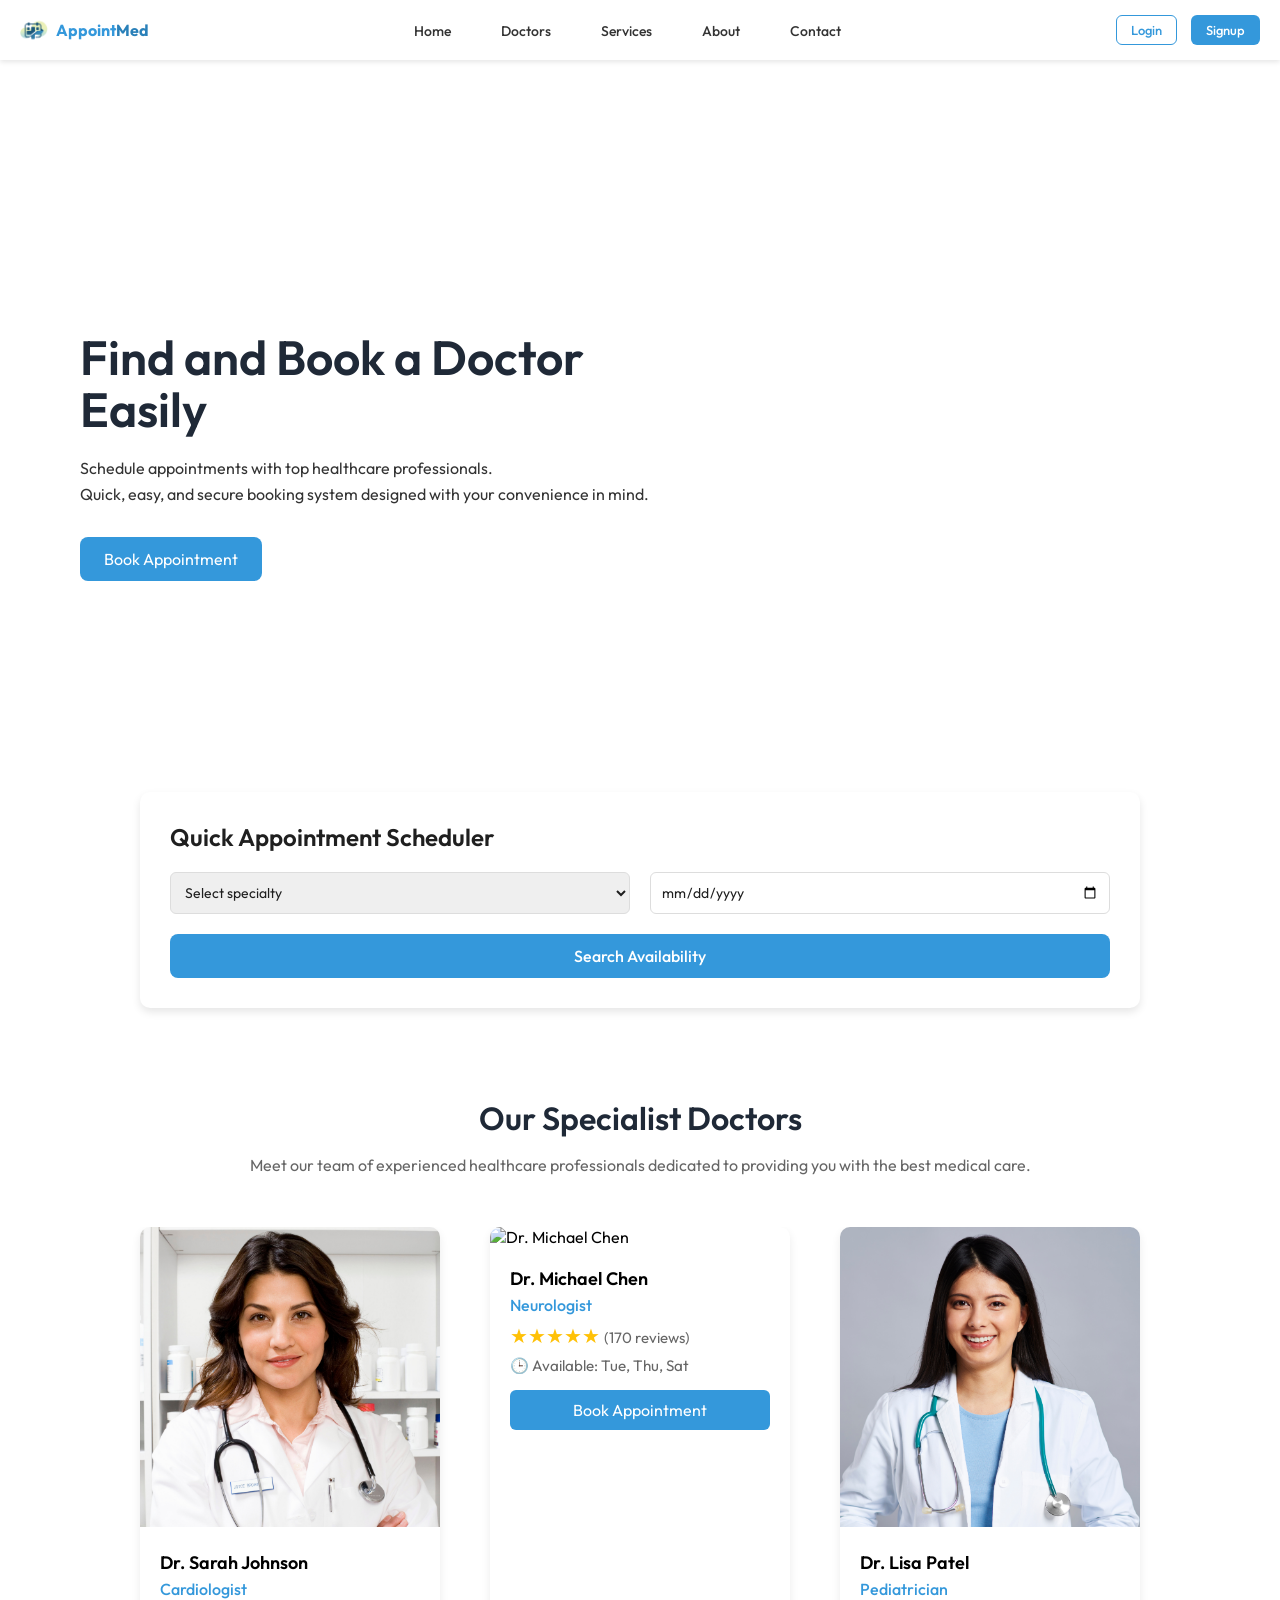
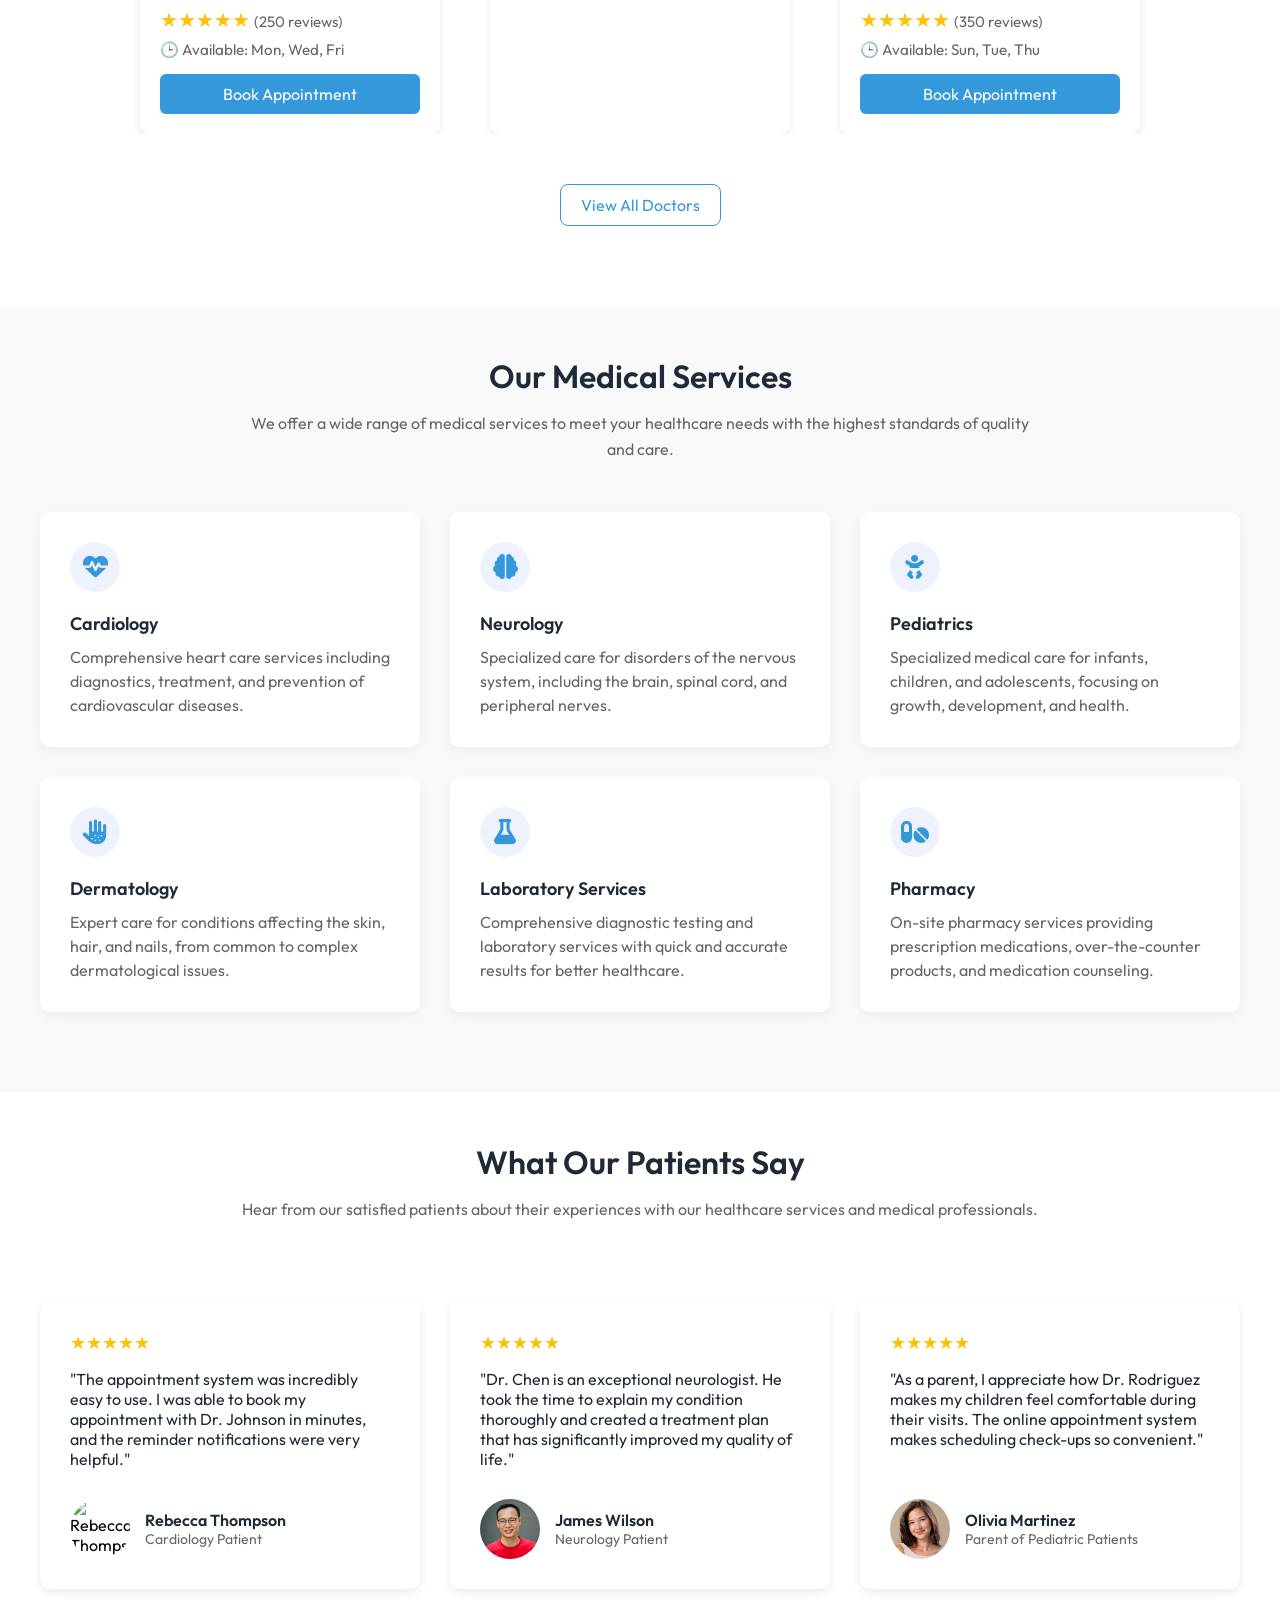
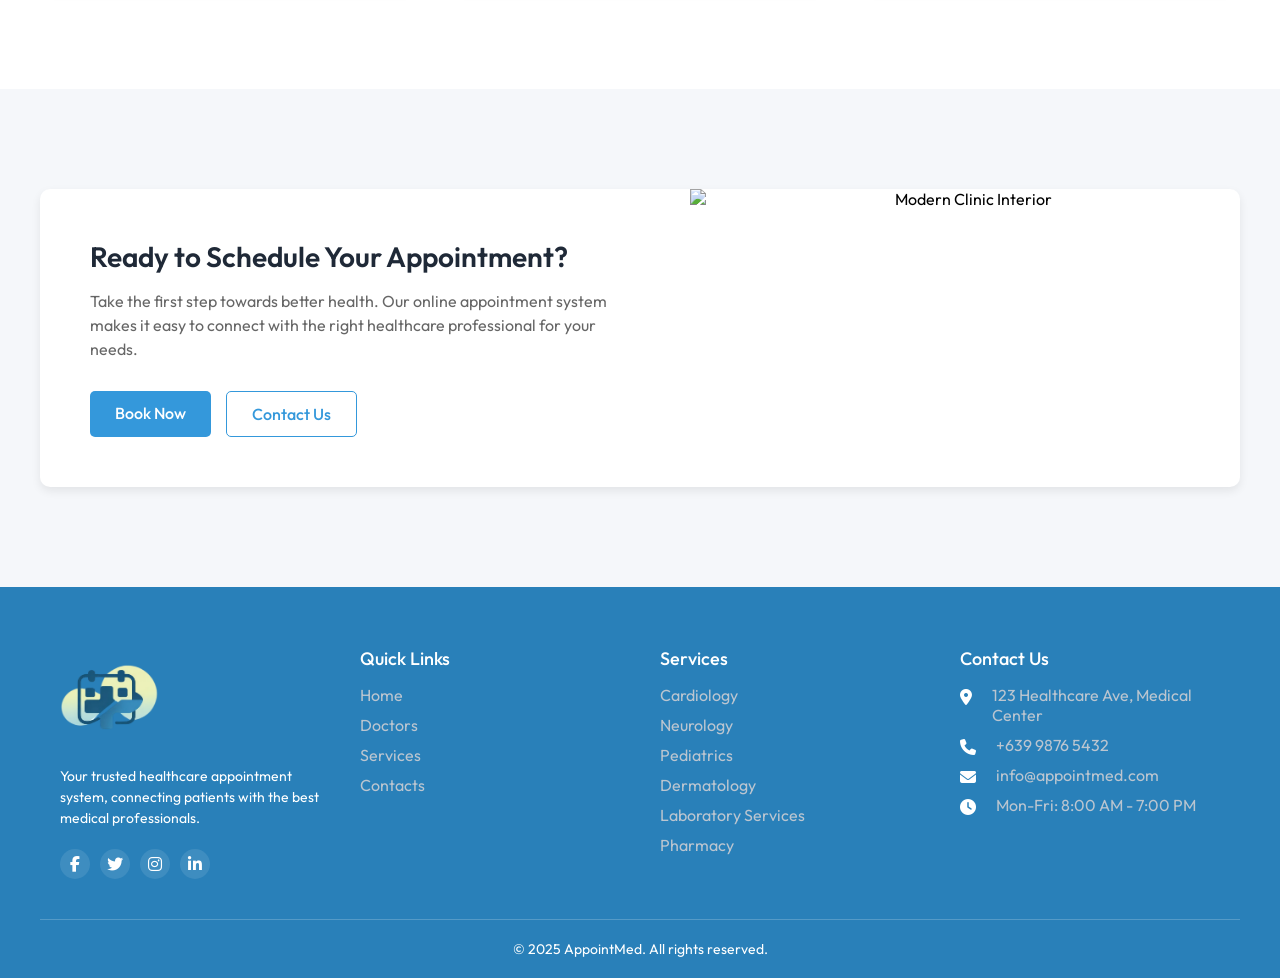
==== index.html @ 1a1e41cf "first commit" ====
<!DOCTYPE html>
<html lang="en">

<head>
    <meta charset="UTF-8">
    <meta name="viewport" content="width=device-width, initial-scale=1.0">
    <title>AppointMed</title>
    <link rel="stylesheet" href="style.css">
    <link rel="stylesheet" href="https://cdnjs.cloudflare.com/ajax/libs/font-awesome/6.4.0/css/all.min.css">
    <link rel="icon" href="images/logo.png" type="my_logo">
</head>

<body>
    <header>
        <nav class="navbar">
            <div class="logo">
                <img src="images/logo.png" alt="AppointMed Logo">
                <span>Appoint<span class="highlight">Med</span></span>
            </div>
            <!-- Hamburger Icon -->
            <div class="menu-toggle" id="menu-toggle">
                <i class="fas fa-bars"></i>
            </div>
            <div class="nav-container" id="nav-container">
                <ul class="nav-links">
                    <li><a href="#home">Home</a></li>
                    <li><a href="doctors.html">Doctors</a></li>
                    <li><a href="services.html">Services</a></li>
                    <li><a href="about.html">About</a></li>
                    <li><a href="contacts.html">Contact</a></li>
                </ul>
                <div class="auth-buttons">
                    <a href="#" class="login">Login</a>
                    <a href="#" class="signup">Signup</a>
                </div>
            </div>
        </nav>
    </header>

    <section class="hero" id="home">
        <div class="hero-content">
            <h1>Find and Book a Doctor<br>Easily</h1>
            <p>Schedule appointments with top healthcare professionals.<br>
                Quick, easy, and secure booking system designed with your convenience in mind.</p>
            <a href="#" class="btn-book">Book Appointment</a>
        </div>
    </section>

    <form class="scheduler" method="GET" action="doctors.html">
        <h3>Quick Appointment Scheduler</h3>
        <div class="form-row">
            <select name="specialty" required>
                <option value="">Select specialty</option>
                <option>Cardiologist</option>
                <option>Neurologist</option>
                <option>Pediatrician</option>
                <option>Dermatologist</option>
                <option>Laboratory Services</option>
                <option>Pharmacy</option>
            </select>
            <input type="date" name="date" required>
        </div>
        <button type="submit">Search Availability</button>
    </form>



    <!--Doctor Section-->
    <section class="doctors-section" id="doctors">
        <div class="doctors-header">
            <h2>Our Specialist Doctors</h2>
            <p>Meet our team of experienced healthcare professionals dedicated to providing you with
                the best medical care.</p>
        </div>

        <div class="doctors-container">
            <div class="doctors-cards">
                <div class="doctor-card">
                    <img src="images/doctor-1.png" alt="Dr. Sarah Johnson" loading="lazy">
                    <div class="doctor-info">
                        <h3>Dr. Sarah Johnson</h3>
                        <p class="specialty">Cardiologist</p>
                        <div class="rating">
                            ★★★★★ <span>(250 reviews)</span>
                        </div>
                        <p class="availability">🕒 Available: Mon, Wed, Fri</p>
                        <a href="#" class="btn-appoint">Book Appointment</a>
                    </div>
                </div>

                <div class="doctor-card">
                    <img src="images/doctor-2.png" alt="Dr. Michael Chen" loading="lazy">
                    <div class="doctor-info">
                        <h3>Dr. Michael Chen</h3>
                        <p class="specialty">Neurologist</p>
                        <div class="rating">
                            ★★★★★ <span>(170 reviews)</span>
                        </div>
                        <p class="availability">🕒 Available: Tue, Thu, Sat</p>
                        <a href="#" class="btn-appoint">Book Appointment</a>
                    </div>
                </div>

                <div class="doctor-card">
                    <img src="images/doctor-3.png" alt="Dr. Lisa Patel" loading="lazy">
                    <div class="doctor-info">
                        <h3>Dr. Lisa Patel</h3>
                        <p class="specialty">Pediatrician</p>
                        <div class="rating">
                            ★★★★★ <span>(350 reviews)</span>
                        </div>
                        <p class="availability">🕒 Available: Sun, Tue, Thu</p>
                        <a href="#" class="btn-appoint">Book Appointment</a>
                    </div>
                </div>
            </div>
        </div>

        <div class="view-all">
            <a href="doctors.html" class="view-all-btn">View All Doctors</a>
        </div>
    </section>

    <!--Medical Services Section-->
    <section class="medical-services" id="services">
        <div class="services-header">
            <h2>Our Medical Services</h2>
            <p>We offer a wide range of medical services to meet your healthcare needs with the highest standards of
                quality and care.</p>
        </div>

        <div class="services-container">
            <div class="service-card">
                <div class="service-icon">
                    <i class="fas fa-heartbeat"></i>
                </div>
                <h3>Cardiology</h3>
                <p>Comprehensive heart care services including diagnostics, treatment, and prevention of cardiovascular
                    diseases.</p>
            </div>

            <div class="service-card">
                <div class="service-icon">
                    <i class="fas fa-brain"></i>
                </div>
                <h3>Neurology</h3>
                <p>Specialized care for disorders of the nervous system, including the brain, spinal cord, and
                    peripheral nerves.</p>
            </div>

            <div class="service-card">
                <div class="service-icon">
                    <i class="fas fa-baby"></i>
                </div>
                <h3>Pediatrics</h3>
                <p>Specialized medical care for infants, children, and adolescents, focusing on growth, development, and
                    health.</p>
            </div>

            <div class="service-card">
                <div class="service-icon">
                    <i class="fas fa-allergies"></i>
                </div>
                <h3>Dermatology</h3>
                <p>Expert care for conditions affecting the skin, hair, and nails, from common to complex dermatological
                    issues.</p>
            </div>

            <div class="service-card">
                <div class="service-icon">
                    <i class="fas fa-flask"></i>
                </div>
                <h3>Laboratory Services</h3>
                <p>Comprehensive diagnostic testing and laboratory services with quick and accurate results for better
                    healthcare.</p>
            </div>

            <div class="service-card">
                <div class="service-icon">
                    <i class="fas fa-pills"></i>
                </div>
                <h3>Pharmacy</h3>
                <p>On-site pharmacy services providing prescription medications, over-the-counter products, and
                    medication counseling.</p>
            </div>
        </div>
    </section>

    <!-- Patient Testimonials Section -->
    <section class="testimonials-section">
        <div class="testimotinals-header">
            <h2>What Our Patients Say</h2>
            <p class="section-description">Hear from our satisfied patients about their experiences with our healthcare
                services and
                medical professionals.</p>
        </div>

        <div class="testimonials-container">
            <!-- Testimonial 1 -->
            <div class="testimonial-card">
                <div class="stars">★★★★★</div>
                <p class="quote">"The appointment system was incredibly easy to use. I was able to book my appointment
                    with Dr. Johnson in
                    minutes, and the reminder notifications were very helpful."</p>
                <div class="patient-info">
                    <img src="images/testimonial-1.png" alt="Rebecca Thompson" class="patient-image">
                    <div class="patient-details">
                        <span class="patient-name">Rebecca Thompson</span>
                        <span class="patient-type">Cardiology Patient</span>
                    </div>
                </div>
            </div>

            <!-- Testimonial 2 -->
            <div class="testimonial-card">
                <div class="stars">★★★★★</div>
                <p class="quote">"Dr. Chen is an exceptional neurologist. He took the time to explain my condition
                    thoroughly and created a
                    treatment plan that has significantly improved my quality of life."</p>
                <div class="patient-info">
                    <img src="images/testimonial-2.png" alt="James Wilson" class="patient-image">
                    <div class="patient-details">
                        <span class="patient-name">James Wilson</span>
                        <span class="patient-type">Neurology Patient</span>
                    </div>
                </div>
            </div>

            <!-- Testimonial 3 -->
            <div class="testimonial-card">
                <div class="stars">★★★★★</div>
                <p class="quote">"As a parent, I appreciate how Dr. Rodriguez makes my children feel comfortable during
                    their visits. The online
                    appointment system makes scheduling check-ups so convenient."</p>
                <div class="patient-info">
                    <img src="images/testimonial-3.png" alt="Olivia Martinez" class="patient-image">
                    <div class="patient-details">
                        <span class="patient-name">Olivia Martinez</span>
                        <span class="patient-type">Parent of Pediatric Patients</span>
                    </div>
                </div>
            </div>
        </div>
    </section>

    <!-- Call to Action Section -->
    <section class="cta-section" id="contacts">
        <div class="cta-container">
            <div class="cta-content">
                <h2>Ready to Schedule Your Appointment?</h2>
                <p>Take the first step towards better health. Our online appointment system makes it easy to connect
                    with the right healthcare professional for your needs.</p>
                <div class="cta-buttons">
                    <a href="#" class="btn-book-now">Book Now</a>
                    <a href="contacts.html" class="btn-contact">Contact Us</a>
                </div>
            </div>
            <div class="cta-image">
                <img src="images/clinic.png" alt="Modern Clinic Interior">
            </div>
        </div>
    </section>

    <!-- Footer -->
    <footer class="site-footer">
        <div class="footer-container">
            <div class="footer-logo">
                <img src="images/logo.png" alt="AppointMed Logo" class="footer-logo-img">
                <p class="footer-tagline">Your trusted healthcare appointment system, connecting patients with the best
                    medical professionals.</p>
                <div class="social-icons">
                    <a href="#" class="social-icon"><i class="fab fa-facebook-f"></i></a>
                    <a href="#" class="social-icon"><i class="fab fa-twitter"></i></a>
                    <a href="#" class="social-icon"><i class="fab fa-instagram"></i></a>
                    <a href="#" class="social-icon"><i class="fab fa-linkedin-in"></i></a>
                </div>
            </div>

            <div class="footer-links">
                <h3>Quick Links</h3>
                <ul>
                    <li><a href="index.html">Home</a></li>
                    <li><a href="doctors.html">Doctors</a></li>
                    <li><a href="services.html">Services</a></li>
                    <li><a href="contacts.html">Contacts</a></li>
                </ul>
            </div>

            <div class="footer-services">
                <h3>Services</h3>
                <ul>
                    <li>Cardiology</li>
                    <li>Neurology</li>
                    <li>Pediatrics</li>
                    <li>Dermatology</li>
                    <li>Laboratory Services</li>
                    <li>Pharmacy</li>
                </ul>
            </div>

            <div class="footer-contact">
                <h3>Contact Us</h3>
                <ul class="contact-info">
                    <li><i class="fas fa-map-marker-alt"></i> 123 Healthcare Ave, Medical Center</li>
                    <li><i class="fas fa-phone"></i> +639 9876 5432</li>
                    <li><i class="fas fa-envelope"></i>info@appointmed.com</li>
                    <li><i class="fas fa-clock"></i> Mon-Fri: 8:00 AM - 7:00 PM</li>
                </ul>
            </div>
        </div>

        <div class="footer-bottom">
            <div class="copyright">
                © 2025 AppointMed. All rights reserved.
            </div>

        </div>
    </footer>

    <script src="script/script.js"></script>

</body>

</html>
---- style.css ----
@import url('https://fonts.googleapis.com/css2?family=Grand+Hotel&family=Jost:ital,wght@0,100..900;1,100..900&family=Outfit:wght@100..900&family=Poppins:ital,wght@0,100;0,200;0,300;0,400;0,500;0,600;0,700;0,800;0,900;1,100;1,200;1,300;1,400;1,500;1,600;1,700;1,800;1,900&family=Roboto:ital,wght@0,100..900;1,100..900&family=Winky+Sans:ital,wght@0,300..900;1,300..900&display=swap');

* {
    margin: 0;
    padding: 0;
    box-sizing: border-box;
    font-family: 'Outfit', sans-serif;
}

body {
    background-color: #ffffff;
}

/* Header Styles */
header {
    background-color: #fff;
    box-shadow: 0 2px 5px rgba(0, 0, 0, 0.1);
    position: sticky;
    top: 0;
    z-index: 100;
    width: 100%;
}

.navbar {
    display: flex;
    align-items: center;
    justify-content: space-between;
    padding: 8px 20px;
    position: relative;
    height: 60px;
    max-width: 1400px;
    margin: 0 auto;
    width: 100%;
}

.logo {
    display: flex;
    align-items: center;
    gap: 8px;
}

.logo img {
    width: 28px;
    height: 28px;
}

.logo span {
    font-size: 16px;
    font-weight: 700;
    color: #3498db;
}

.logo .highlight {
    color: #2980b9;
}

.menu-toggle {
    display: none;
    font-size: 24px;
    cursor: pointer;
    color: #3498db;
    z-index: 101;
}

.nav-container {
    display: flex;
    align-items: center;
    justify-content: space-between;
    gap: 50px;
    flex: 1;
    margin-left: 40px;
}

.nav-links {
    display: flex;
    gap: 50px;
    list-style: none;
    margin: 0 auto;
    margin-top: 20px;
}

.nav-links li a {
    text-decoration: none;
    color: #333;
    font-size: 14px;
    font-weight: 500;
    transition: color 0.3s ease;
}

.nav-links a:hover,
.nav-links a.active {
    color: #3498db;
}

.auth-buttons {
    display: flex;
    gap: 14px;
}

.auth-buttons a {
    text-decoration: none;
    font-size: 13px;
    padding: 6px 14px;
    border-radius: 6px;
    transition: all 0.3s ease;
    font-weight: 500;
    border: 1px solid transparent;
}

.auth-buttons .login {
    color: #3498db;
    border: 1px solid #3498db;
    background-color: transparent;
}

.auth-buttons .login:hover {
    background-color: #3498db;
    color: #fff;
}

.auth-buttons .signup {
    background-color: #3498db;
    color: #fff;
}

.auth-buttons .signup:hover {
    background-color: #2980b9;
}

/* Hero Section */
.hero {
    background-image: url('images/hero.png');
    background-size: cover;
    background-position: center;
    padding: 100px 80px;
    display: flex;
    align-items: center;
    justify-content: flex-start;
    height: 88vh;
    color: #ffffff;
    position: relative;
}

.hero-content {
    position: relative;
    max-width: 600px;
}

.hero-content h1 {
    font-size: 48px;
    font-weight: 600;
    color: #1F2937;
    margin-bottom: 20px;
    line-height: 1.1;
}

.hero-content p {
    font-size: 16px;
    color: #333;
    margin-bottom: 30px;
    line-height: 1.6;
}

.btn-book {
    background-color: #3498db;
    color: #fff;
    padding: 12px 24px;
    text-decoration: none;
    border-radius: 8px;
    font-size: 16px;
    transition: background-color 0.3s ease;
    display: inline-block;
}

.btn-book:hover {
    background-color: #2980b9;
}

/* Scheduler */
.scheduler {
    color: #1f1f1f;
    position: relative;
    top: -60px;
    background-color: #fff;
    margin: 0 auto;
    max-width: 1000px;
    padding: 30px;
    border-radius: 10px;
    box-shadow: 0 4px 8px rgba(0, 0, 0, 0.1);
    display: flex;
    flex-direction: column;
    gap: 20px;
}

.scheduler h3 {
    font-size: 24px;
    font-weight: 600;
}

.form-row {
    display: flex;
    gap: 20px;
}

select,
input {
    flex: 1;
    padding: 10px;
    border-radius: 6px;
    border: 1px solid #ddd;
    color: #1f1f1f;
    font-size: 14px;
}

select:focus,
input:focus {
    outline: none;
    border-color: #3498db;
}

.scheduler button {
    align-self: stretch;
    background-color: #3498db;
    color: #fff;
    border: none;
    padding: 12px 20px;
    border-radius: 8px;
    font-weight: 500;
    font-size: 16px;
    cursor: pointer;
    transition: background-color 0.3s ease;
}

.scheduler button:hover {
    background-color: #2980b9;
}

/* Mobile Navigation Styles */
.mobile-nav-active {
    overflow: hidden;
}

/*Doctor Section*/
.doctors-section {
    padding: 30px 20px;
    text-align: center;
    max-width: 1400px;
    margin: 0 auto;
}

.doctors-header {
    text-align: center;
    max-width: 800px;
    margin: 0 auto 50px;
}

.doctors-header h2 {
    font-size: 32px;
    color: #1F2937;
    margin-bottom: 15px;
    font-weight: 600;
}

.doctors-header p {
    font-size: 16px;
    color: #666666;
    line-height: 1.5;
}

.doctors-container {
    width: 100%;
    overflow: hidden;
}

.doctors-cards {
    display: flex;
    flex-wrap: wrap;
    justify-content: center;
    gap: 50px;
}

.doctor-card {
    background: #fff;
    border-radius: 10px;
    box-shadow: 0 4px 10px rgba(0, 0, 0, 0.08);
    overflow: hidden;
    width: 300px;
    text-align: left;
    transition: transform 0.3s ease;
}

.doctor-card:hover {
    transform: translateY(-5px);
}

.doctor-card img {
    width: 100%;
    height: auto;
    object-fit: cover;
    aspect-ratio: 1 / 1;
}

.doctor-info {
    padding: 20px;
}

.doctor-info h3 {
    font-size: 18px;
    margin-bottom: 5px;
    font-weight: 600;
}

.specialty {
    color: #3498db;
    font-weight: 500;
    margin-bottom: 8px;
}

.rating {
    margin-bottom: 8px;
    color: #ffc107;
    font-size: 20px;
}

.rating span {
    color: #666;
    font-size: 15px;
}

.availability {
    color: #666;
    margin-bottom: 15px;
    font-size: 0.95rem;
}

.btn-appoint {
    display: inline-block;
    text-align: center;
    background: #3498db;
    color: #fff;
    padding: 10px 0;
    width: 100%;
    border-radius: 6px;
    text-decoration: none;
    transition: background 0.3s ease;
}

.btn-appoint:hover {
    background: #2980b9;
}

.hidden {
    display: none;
}

.view-all {
    margin-top: 50px;
    margin-bottom: 50px;
}

.view-all-btn {
    padding: 10px 20px;
    border: 1px solid #3498db;
    border-radius: 8px;
    color: #3498db;
    text-decoration: none;
    transition: all 0.3s ease;
    display: inline-block;
}

.view-all-btn:hover {
    background: #3498db;
    color: #fff;
}

/* Medical Services Section */
.medical-services {
    padding: 50px 20px;
    background-color: #f8f9fa;
}

.services-header {
    text-align: center;
    max-width: 800px;
    margin: 0 auto 50px;
}

.services-header h2 {
    font-size: 32px;
    color: #1F2937;
    margin-bottom: 15px;
    font-weight: 600;
}

.services-header p {
    font-size: 16px;
    color: #666;
    line-height: 1.6;
}

.services-container {
    display: grid;
    grid-template-columns: repeat(3, 1fr);
    gap: 30px;
    max-width: 1200px;
    margin: 0 auto;
    margin-bottom: 30px;
}

.service-card {
    background-color: #fff;
    border-radius: 10px;
    padding: 30px;
    box-shadow: 0 4px 12px rgba(0, 0, 0, 0.05);
    transition: transform 0.3s ease, box-shadow 0.3s ease;
    height: 100%;
    display: flex;
    flex-direction: column;
}

.service-card:hover {
    transform: translateY(-5px);
    box-shadow: 0 8px 16px rgba(0, 0, 0, 0.1);
}

.service-icon {
    width: 50px;
    height: 50px;
    border-radius: 50%;
    background-color: #eef2ff;
    display: flex;
    align-items: center;
    justify-content: center;
    margin-bottom: 20px;
    color: #3498db;
}

.service-icon i {
    font-size: 25px;
}

.service-card h3 {
    font-size: 18px;
    color: #1F2937;
    margin-bottom: 10px;
    font-weight: 600;
}

.service-card p {
    font-size: 16px;
    color: #666;
    line-height: 1.5;
    margin-bottom: 0;
    flex-grow: 1;
}

/*Testimonials Section*/
.testimonials-section {
    padding: 50px 20px;
    text-align: center;
}
.testimonials-header {
    text-align: center;
    max-width: 800px;
    margin: 0 auto 50px;
}
.testimotinals-header h2 {
    font-size: 32px;
    color: #1F2937;
    margin-bottom: 15px;
    font-weight: 600;
}
.testimotinals-header p {
    font-size: 16px;
    color: #666666;
    line-height: 1.5;
}
.testimonials-container {
    display: flex;
    flex-wrap: wrap;
    justify-content: center;
    gap: 30px;
    margin-bottom: 50px;
}
.testimonial-card {
    background-color: #fff;
    border-radius: 10px;
    box-shadow: 0 4px 10px rgba(0, 0, 0, 0.08);
    padding: 30px;
    flex: 1;
    min-width: 300px;
    max-width: 380px;
    display: flex;
    flex-direction: column;
    text-align: left;
    margin-top: 80px;
}
.stars {
    color: #ffc107;
    font-size: 18px;
    margin-bottom: 15px;
}
.quote {
    color: #1F2937;
    font-size: 16px;
    margin-bottom: 30px;
    flex-grow: 1;
}
.patient-info {
    display: flex;
    align-items: center;
}
.patient-image {
    width: 60px;
    height: 60px;
    border-radius: 50%;
    margin-right: 15px;
    object-fit: cover;
}
.patient-details {
    display: flex;
    flex-direction: column;
}
.patient-name {
    font-weight: 600;
    color: #1F2937;
    font-size: 16px;
}
.patient-type {
    color: #666;
    font-size: 14px;
}

/* CTA Section Styles */
.cta-section {
    background-color: #f5f7fa;
    padding: 50px 20px;
    text-align: center;
}

.cta-container {
    max-width: 1200px;
    margin: 0 auto;
    display: flex;
    background-color: #fff;
    border-radius: 10px;
    overflow: hidden;
    box-shadow: 0 4px 10px rgba(0, 0, 0, 0.08);
    margin-bottom: 50px;
    margin-top: 50px;
}

.cta-content {
    flex: 1;
    padding: 50px;
    display: flex;
    flex-direction: column;
    justify-content: center;
}

.cta-content h2 {
    font-size: 28px;
    color: #1F2937;
    margin-bottom: 15px;
    font-weight: 600;
    text-align: left;
}

.cta-content p {
    font-size: 16px;
    color: #666;
    margin-bottom: 30px;
    line-height: 1.5;
    text-align: left;
}

.cta-buttons {
    display: flex;
    gap: 15px;
}

.btn-book-now {
    background-color: #3498db;
    color: white;
    padding: 12px 25px;
    border-radius: 5px;
    font-weight: 500;
    text-decoration: none;
    transition: background-color 0.3s;
}

.btn-book-now:hover {
    background-color: #2980b9;
}

.btn-contact {
    border: 1px solid #3498db;
    color: #3498db;
    padding: 12px 25px;
    border-radius: 5px;
    font-weight: 500;
    text-decoration: none;
    transition: all 0.3s;
}

.btn-contact:hover {
    background-color: #3498db;
    color: #fff;
}

.cta-image {
    flex: 1;
    overflow: hidden;
}

.cta-image img {
    width: 100%;
    height: 100%;
    object-fit: cover;
    display: block;
}

/* Footer Styles */
.site-footer {
    background-color: #2980b9;
    color: #fff;
    padding: 60px 0 0 0;
}
.footer-container {
    max-width: 1200px;
    margin: 0 auto;
    display: grid;
    grid-template-columns: repeat(4, 1fr);
    gap: 40px;
    padding: 0 20px 40px;
}
.footer-logo {
    grid-column: span 1;
}
.footer-logo-img {
    width: 100px;
    margin-bottom: 15px;
}
.footer-tagline {
    font-size: 14px;
    margin-bottom: 20px;
    line-height: 1.5;
}
.social-icons {
    display: flex;
    gap: 10px;
}
.social-icon {
    background-color: rgba(255, 255, 255, 0.1);
    width: 30px;
    height: 30px;
    border-radius: 50%;
    display: flex;
    align-items: center;
    justify-content: center;
    color: #fff;
    transition: background-color 0.3s;
    text-decoration: none;
}
.social-icon:hover {
    background-color: #2980b9;
}
.footer-links,
.footer-services,
.footer-contact {
    grid-column: span 1;
}
.site-footer h3 {
    font-size: 18px;
    font-weight: 500;
    margin-bottom: -15px;
    color: #fff;
}
.site-footer ul {
    font-size: 16px;
    list-style: none;
    padding: 0;
    color: #bbc5d0;
}
.site-footer ul li {
    margin-bottom: 10px;
    color: #bbc5d0;
}
.site-footer ul li a {
    color: #bbc5d0;
    text-decoration: none;
    transition: color 0.3s;
}
.site-footer ul li a:hover {
    color: #fff;
}
.contact-info li {
    display: flex;
    align-items: flex-start;
    gap: 10px;
    color: #bbc5d0;
}
.contact-info li i {
    color: #fff;
    margin-top: 4px;
}
.footer-bottom {
    border-top: 1px solid rgba(255, 255, 255, 0.2);
    padding: 20px 0;
    max-width: 1200px;
    margin: 0 auto;
    font-size: 14px;
}
.footer-bottom .copyright {
    text-align: center;
}


/*Doctor.html*/
.doctor-hero {
    background-image: url('images/doctor-bg.png');
    background-size: cover;
    background-position: center;
    padding: 100px 80px;
    display: flex;
    align-items: center;
    justify-content: flex-start;
    height: 40vh;
    color: #ffffff;
    position: relative;
}

.doctor-hero h1 {
    font-size: 32px;
    color: #1F2937;
}

.doctor-hero p {
    font-size: 16px;
    color: #333;
    margin-bottom: 30px;
    line-height: 1.5;
}

.doctor-hero .btn {
    background-color: #3498db;
    color: #fff;
    padding: 12px 24px;
    text-decoration: none;
    border-radius: 8px;
    font-size: 16px;
    transition: background-color 0.3s ease;
}

.doctor-hero .btn:hover {
    background-color: #2980b9;
}

.page-container {
    display: flex;
    gap: 30px;
    padding: 50px;
}

.sidebar {
    width: 250px;
    background: #f9f9f9;
    padding: 20px;
    border-radius: 8px;
    box-shadow: 0 2px 6px rgba(0, 0, 0, 0.08);
    height: fit-content;
}

.sidebar h3 {
    margin-bottom: 15px;
    color: #1F2937;
    font-size: 20px;
}

.filter-group {
    margin-bottom: 20px;
}

.filter-group label {
    display: block;
    margin-bottom: 5px;
    font-size: 14px;
    color: #333;
}

.filter-group select {
    width: 100%;
    padding: 8px 12px;
    border: 1px solid #ccc;
    border-radius: 5px;
}

.noDoctorsMessage {
    display: none;
    margin-top: 20px;
    font-weight: 500px;
}

.doctors-content {
    flex: 1;
}

.doctors-cardss {
    display: flex;
    flex-wrap: wrap;
    gap: 25px;
}

/*Services.html*/
.service-hero {
    background-image: url('images/services-bg.png');
    background-size: cover;
    background-position: center;
    padding: 100px 80px;
    display: flex;
    align-items: center;
    justify-content: flex-start;
    height: 40vh;
    color: #ffffff;
    position: relative;
}

.service-hero h1 {
    font-size: 32px;
    color: #1F2937;
}

.service-hero p {
    font-size: 16px;
    color: #333;
    margin-bottom: 30px;
    line-height: 1.5;
}

.service-hero .btn {
    background-color: #3498db;
    color: #fff;
    padding: 12px 24px;
    text-decoration: none;
    border-radius: 8px;
    font-size: 16px;
    transition: background-color 0.3s ease;
}

.service-hero .btn:hover {
    background-color: #2980b9;
}

.services {
    display: flex;
    padding: 100px 150px;
    gap: 100px;
    align-items: center;

}

.services-text {
    flex: 1;
}

.services-text h2 {
    font-size: 32px;
    margin-bottom: 10px;
    color: #1F2937;
}

.services-text p {
    color: #333;
    font-size: 16px;
}

ul {
    margin-top: 30px;
    list-style: none;
    padding: 0;
}

ul li {
    margin-bottom: 20px;
    text-align: left;
    font-size: 16px;
    color: #1F2937;
}

ul li i {
    color: #3498db;
    margin-right: 10px;
}

ul li p {
    margin-left: 27px;
}

.services-image {
    position: relative;
    flex: 1;
}

.services-image img {
    width: 90%;
    border-radius: 10px;
}

.service-badge {
    position: absolute;
    bottom: -20px;
    left: 20px;
    background-color: #3498db;
    color: #fff;
    padding: 10px 20px;
    border-radius: 10px;
    font-size: 14px;
    text-align: center;
    box-shadow: 0 2px 10px rgba(0, 0, 0, 0.1);
}

/*About.html*/
.about-hero {
    background-image: url('images/about-bg.png');
    background-size: cover;
    background-position: center;
    padding: 100px 80px;
    display: flex;
    align-items: center;
    justify-content: flex-start;
    height: 40vh;
    color: #ffffff;
    position: relative;
}

.about-hero .text-content {
    flex: 1;
}

.about-hero h1 {
    font-size: 32px;
    color: #1F2937;
}

.about-hero p {
    font-size: 16px;
    color: #333;
    margin-bottom: 30px;
    line-height: 1.5;
}

.about-hero .btn {
    background-color: #3498db;
    color: #fff;
    padding: 12px 24px;
    text-decoration: none;
    border-radius: 8px;
    font-size: 16px;
    transition: background-color 0.3s ease;
}

.about-hero .btn:hover {
    background-color: #2980b9;
}

.our-story {
    display: flex;
    padding: 100px 80px;
    gap: 100px;
    align-items: center;
    background-color: #fff;
}

.story-text {
    flex: 1;
}

.story-text h2 {
    font-size: 32px;
    margin-bottom: 10px;
    color: #1F2937;
}

.story-text p {
    color: #333;
    font-size: 16px;
}

.stats {
    display: flex;
    gap: 70px;
    margin-top: 30px;
}

.stat {
    background-color: #f9fafb;
    border-radius: 10px;
    padding: 20px;
    box-shadow: 0 4px 12px rgba(0, 0, 0, 0.05);
    transition: transform 0.3s ease, box-shadow 0.3s ease;
}

.stat:hover {
    background-color: #dadbdd;
}

.stat h3 {
    font-size: 24px;
    color: #3498db;
}

.stat p {
    font-size: 14px;
    color: #666;
}

.story-image {
    position: relative;
    flex: 1;
}

.story-image img {
    width: 90%;
    border-radius: 10px;
}

.badge {
    position: absolute;
    bottom: -30px;
    left: 20px;
    background-color: #3498db;
    color: #fff;
    padding: 15px;
    border-radius: 10px;
    font-size: 14px;
    text-align: center;
    box-shadow: 0 2px 10px rgba(0, 0, 0, 0.1);
}

.badge span {
    font-size: 0.75rem;
}

.mission-vision {
    padding: 50px 20px;
    background-color: #f8f9fa;
}

.mv-header {
    text-align: center;
    max-width: 800px;
    margin: 0 auto 50px;
}

.mv-header h2 {
    font-size: 32px;
    color: #1F2937;
    margin-bottom: 15px;
    font-weight: 600;
}

.mv-header p {
    font-size: 16px;
    color: #666;
    line-height: 1.6;
}

.mv-container {
    display: grid;
    grid-template-columns: repeat(2, 1fr);
    gap: 30px;
    max-width: 1200px;
    margin: 0 auto;
    margin-bottom: 30px;
}

.mv-card {
    background-color: #fff;
    border-radius: 10px;
    padding: 30px;
    box-shadow: 0 4px 12px rgba(0, 0, 0, 0.05);
    transition: transform 0.3s ease, box-shadow 0.3s ease;
}

.mv-card:hover {
    transform: translateY(-5px);
    box-shadow: 0 8px 16px rgba(0, 0, 0, 0.1);
}

.mv-icon {
    width: 50px;
    height: 50px;
    border-radius: 50%;
    background-color: #eef2ff;
    display: flex;
    align-items: center;
    justify-content: center;
    margin-bottom: 10px;
}

.mv-card h3 {
    font-size: 18px;
    color: #1F2937;
    margin-bottom: 10px;
    font-weight: 600;
}

.mv-card p {
    font-size: 16px;
    color: #666;
    line-height: 1.5;
    margin-bottom: 20px;
}

.mv-icon {
    background-color: #eef2ff;
    display: flex;
    align-items: center;
    justify-content: center;
    color: #3498db;
    font-size: 25px;
    width: 50px;
    height: 50px;
    border-radius: 50%;
    margin-bottom: 20px;
}

.mv-icon i {
    font-size: 25px;
}

.core-valies {
    padding: 50px 20px;
    background-color: #f8f9fa;
}

.cv-header {
    text-align: center;
    max-width: 800px;
    margin: 0 auto 50px;
    margin-top: 50px;
}

.cv-header h2 {
    font-size: 32px;
    color: #1F2937;
    margin-bottom: 15px;
    font-weight: 600;
}

.cv-header p {
    font-size: 16px;
    color: #666;
    line-height: 1.6;
}

.cv-container {
    display: grid;
    grid-template-columns: repeat(4, 1fr);
    gap: 30px;
    max-width: 1200px;
    margin: 0 auto;
    margin-bottom: 50px;
}

.cv-card {
    background-color: #fff;
    border-radius: 10px;
    padding: 30px;
    box-shadow: 0 4px 10px rgba(0, 0, 0, 0.08);
    transition: transform 0.3s ease, box-shadow 0.3s ease;
}

.cv-card:hover {
    transform: translateY(-5px);
    box-shadow: 0 8px 16px rgba(0, 0, 0, 0.1);
}

.cv-icon {
    width: 50px;
    height: 50px;
    border-radius: 50%;
    background-color: #eef2ff;
    display: flex;
    align-items: center;
    justify-content: center;
    margin-bottom: 10px;
}

.cv-card h3 {
    font-size: 18px;
    color: #1F2937;
    margin-bottom: 10px;
    font-weight: 600;
}

.cv-card p {
    font-size: 16px;
    color: #666;
    line-height: 1.5;
    margin-bottom: 20px;
}

.cv-icon {
    background-color: #eef2ff;
    display: flex;
    align-items: center;
    justify-content: center;
    color: #3498db;
    font-size: 25px;
    width: 50px;
    height: 50px;
    border-radius: 50%;
    margin-bottom: 20px;
}

.cv-icon i {
    font-size: 25px;
}

.leadership-team {
    padding: 50px 20px;
    background-color: #f8f9fa;
}

.lt-header {
    text-align: center;
    max-width: 800px;
    margin: 0 auto 50px;
    margin-top: 50px;
}

.lt-header h2 {
    font-size: 32px;
    color: #1F2937;
    margin-bottom: 15px;
    font-weight: 600;
}

.lt-header p {
    font-size: 16px;
    color: #666;
    line-height: 1.6;
}

.lt-container {
    display: grid;
    grid-template-columns: repeat(1, 1fr);
    gap: 30px;
    max-width: 1000px;
    margin: 0 auto;
    margin-bottom: 30px;
}

.lt-cards {
    display: flex;
    flex-wrap: wrap;
    justify-content: center;
    gap: 50px;
}

.lt-card {
    background: #fff;
    border-radius: 10px;
    box-shadow: 0 4px 10px rgba(0, 0, 0, 0.08);
    overflow: hidden;
    width: 250px;
    text-align: left;
    transition: transform 0.3s ease;
}

.lt-card:hover {
    transform: translateY(-5px);
}

.lt-card img {
    width: 100%;
    height: auto;
}

.lt-info {
    padding: 20px;
}

.lt-info h3 {
    font-size: 18px;
    margin-bottom: 5px;
    font-weight: 600;
}

/*Contacts.html*/
.contact-hero {
    background-image: url('images/contact-bg.png');
    background-size: cover;
    background-position: center;
    padding: 100px 80px;
    display: flex;
    align-items: center;
    justify-content: flex-start;
    height: 40vh;
    color: #ffffff;
    position: relative;
}

.contact-hero h1 {
    font-size: 32px;
    color: #1F2937;
}

.contact-hero p {
    font-size: 16px;
    color: #333;
    margin-bottom: 30px;
    line-height: 1.5;
}

.contact-hero .btn {
    background-color: #3498db;
    color: #fff;
    padding: 12px 24px;
    text-decoration: none;
    border-radius: 8px;
    font-size: 16px;
    transition: background-color 0.3s ease;
}

.contact-hero .btn:hover {
    background-color: #2980b9;
}

.main-content {
    padding: 100px 80px;
}

.content-row {
    display: flex;
    flex-wrap: wrap;
    margin: 0 -15px;
}

.content-column {
    flex: 1;
    padding: 0 15px;
    min-width: 300px;
    margin-bottom: 30px;
}

.card {
    background-color: white;
    border-radius: 8px;
    box-shadow: 0 2px 10px rgba(0, 0, 0, 0.1);
    padding: 25px;
    height: 100%;
}

.section-title {
    font-size: 24px;
    margin-bottom: 20px;
    color: #1F2937;
}

.form-group {
    margin-bottom: 20px;
}

.form-group label {
    display: block;
    margin-bottom: 8px;
    font-weight: 500;
}

.form-control {
    width: 100%;
    padding: 10px 15px;
    border: 1px solid #ddd;
    border-radius: 4px;
    font-size: 16px;
}

.form-control:focus {
    outline: none;
    border-color: #3498db;
}

textarea.form-control {
    min-height: 120px;
    resize: vertical;
}

.required {
    color: #e63946;
}

.submit-btn {
    background-color: #3498db;
    color: #fff;
    border: none;
    border-radius: 5px;
    padding: 12px 25px;
    cursor: pointer;
    font-weight: 400;
    font-size: 16px;
    transition: background-color 0.3s;
}

.submit-btn:hover {
    background-color: #2980b9;
}

.card-1 {
    background-color: white;
    border-radius: 8px;
    box-shadow: 0 2px 10px rgba(0, 0, 0, 0.1);
    padding: 25px;
    height: 440px;
}

.contact-item {
    display: flex;
    align-items: flex-start;
    margin-bottom: 25px;
}

.contact-icon {
    width: 40px;
    height: 40px;
    background-color: #e6efff;
    border-radius: 50%;
    display: flex;
    align-items: center;
    justify-content: center;
    margin-right: 15px;
    color: #3498db;
    flex-shrink: 0;
}

.contact-icon i {
    color: #3498db;
}

.contact-details h4 {
    font-size: 16px;
    margin-bottom: 5px;
    color: #1F2937;
}

.contact-details p {
    color: #666;
    line-height: 1.5;
    margin-bottom: 3px;
}

.contact-details a {
    color: #3498db;
    text-decoration: none;
}

.card-2 {
    background-color: white;
    border-radius: 8px;
    box-shadow: 0 2px 10px rgba(0, 0, 0, 0.1);
    padding: 25px;
    height: 270px;
}

.hours-table {
    width: 100%;
    border-collapse: collapse;
}

.hours-table tr {
    border-bottom: 1px solid #eee;
}

.hours-table tr:last-child {
    border-bottom: none;
}

.hours-table td {
    padding: 12px 0;
}

.hours-table td:last-child {
    text-align: right;
    font-weight: 500;
}

/* Media Queries for Responsiveness */

/* Large tablets and small desktops */
@media screen and (max-width: 1024px) {
    .navbar {
        padding: 0px 50px;  
    }
    .hero {
        padding: 80px 60px;
    }

    .hero-content h1 {
        font-size: 42px;
    }

    .nav-links {
        gap: 30px;
    }

    .scheduler {
        max-width: 90%;
    }

    .doctors-cards {
        gap: 30px;
    }

    .doctor-card {
        width: 280px;
    }

    .doctors-header {
        margin-bottom: 40px;
    }

    .services-container {
        grid-template-columns: repeat(2, 1fr);
        gap: 25px;
        max-width: 800px;
    }
    
    .service-card {
        padding: 25px;
    }
    
    .service-icon {
        width: 45px;
        height: 45px;
    }
    
    .service-icon i {
        font-size: 22px;
    }

    .testimonials-section {
        padding: 80px 60px;
    }
    .testimonials-header {
        max-width: 700px;
        margin: 0 auto 40px;
    }
    .testimotinals-header h2 {
        font-size: 30px;
        margin-bottom: 16px;
    }
    .testimonials-container {
        gap: 25px;
        max-width: 950px;
        margin: 0 auto 50px;
    }
    .testimonial-card {
        min-width: 280px;
        max-width: 320px;
        padding: 30px 25px;
        margin-top: 20px;
        transition: transform 0.3s ease;
    }
    .testimonial-card:hover {
        transform: translateY(-5px);
        box-shadow: 0 6px 15px rgba(0, 0, 0, 0.1);
    }
    .quote {
        line-height: 1.6;
    }
    .stars {
        margin-bottom: 18px;
    }

    .cta-section {
        padding: 80px 60px;
    }

    .cta-content {
        padding: 40px;
    }
    
    .cta-content h2 {
        font-size: 26px;
    }
    
    .cta-container {
        margin-top: 40px;
        margin-bottom: 40px;
    }

    .footer-container {
        gap: 30px;
        padding: 0 60px 30px;
    }
    
    .site-footer h3 {
        font-size: 17px;
    }
    
    .site-footer ul {
        font-size: 15px;
    }
    
    .footer-logo-img {
        width: 90px;
    }
    
    .footer-tagline {
        font-size: 13px;
    }
    
    .contact-info li {
        font-size: 14px;
    }
}

/* Tablets */
@media screen and (max-width: 768px) {
    .menu-toggle {
        display: block;
    }

    .nav-container {
        position: fixed;
        top: 0;
        right: -100%;
        width: 70%;
        height: 100vh;
        background-color: #fff;
        box-shadow: -2px 0 5px rgba(0, 0, 0, 0.1);
        flex-direction: column;
        justify-content: flex-start;
        padding-top: 70px;
        transition: all 0.3s ease-in-out;
        margin-left: 0;
        gap: 30px;
    }

    .nav-container.active {
        right: 0;
    }

    .nav-links {
        flex-direction: column;
        gap: 20px;
        margin-top: 0;
        width: 100%;
        align-items: center;
    }

    .auth-buttons {
        flex-direction: column;
        width: 80%;
        gap: 10px;
    }

    .auth-buttons a {
        text-align: center;
        padding: 10px;
    }

    .hero {
        padding: 60px 40px;
        height: auto;
        min-height: 70vh;
    }

    .hero-content h1 {
        font-size: 36px;
    }

    .scheduler {
        top: -40px;
        padding: 25px;
    }

    .doctors-section {
        padding: 20px 15px;
    }

    .doctors-header h2 {
        font-size: 28px;
    }

    .doctors-header p {
        font-size: 15px;
        padding: 0 20px;
    }

    .doctors-cards {
        gap: 25px;
    }

    .doctor-card {
        width: 270px;
    }

    .view-all {
        margin-top: 40px;
        margin-bottom: 40px;
    }

    .medical-services {
        padding: 60px 40px;
    }
    
    .services-header {
        margin-bottom: 40px;
    }
    
    .services-header h2 {
        font-size: 28px;
    }
    
    .services-header p {
        font-size: 15px;
        padding: 0 20px;
    }
    
    .services-container {
        gap: 20px;
    }
    
    .service-card h3 {
        font-size: 17px;
    }
    
    .service-card p {
        font-size: 15px;
    }

    .testimonials-section {
        padding: 60px 40px;
    }
    .testimonials-header {
        margin-bottom: 30px;
    }
    .testimonial-card {
        min-width: 240px;
        max-width: 100%;
        margin-top: 40px;
    }
    .testimotinals-header h2 {
        font-size: 26px;
    }
    .testimotinals-header p {
        font-size: 15px;
    }
    .quote {
        font-size: 15px;
    }

    .cta-container {
        flex-direction: column-reverse;
        margin-top: 20px;
        margin-bottom: 20px;
        
    }
    
    .cta-content {
        padding: 30px;
    }
    
    .cta-content h2 {
        font-size: 24px;
        text-align: center;
    }
    
    .cta-content p {
        text-align: center;
        margin-bottom: 25px;
    }
    
    .cta-buttons {
        justify-content: center;
    }
    
    .cta-image {
        height: 300px;
    }

    .site-footer {
        padding: 40px 0 0 0;
    }
    
    .footer-container {
        gap: 30px 40px;
    }
    
    .footer-logo {
        text-align: center;
        margin-bottom: 10px;
    }
    
    .footer-logo-img {
        width: 80px;
    }
    
    .social-icons {
        justify-content: center;
    }
    
    .site-footer h3 {
        margin-bottom: -10px;
        font-size: 16px;
    }

    .site-footer ul li {
        font-size: 14px;
    }

    .footer-links ul {
        font-size: 10px;
    }
    
    .footer-bottom {
        padding: 15px 20px;
    }
}

@media screen and (max-width: 600px) {
    .doctors-cards {
        flex-direction: column;
        align-items: center;
        gap: 30px;
    }

    .doctor-card {
        width: 100%;
        max-width: 350px;
    }

    .doctor-info h3 {
        font-size: 17px;
    }

    .doctors-header {
        margin-bottom: 30px;
    }

    .doctors-header h2 {
        font-size: 24px;
    }

    .doctors-header p {
        font-size: 14px;
    }

    .services-container {
        grid-template-columns: 1fr;
        max-width: 450px;
    }
    
    .service-card {
        padding: 25px 20px;
    }
    
    .services-header {
        margin-bottom: 30px;
    }
    
    .medical-services {
        padding: 35px 15px;
    }

    .testimonials-container {
        flex-direction: column;
        align-items: center;
        gap: 40px;
    }
    .testimonial-card {
        width: 100%;
        max-width: 450px;
        margin-top: 0;
    }
    .testimonials-header {
        margin-bottom: 20px;
    }

    .cta-section {
        padding: 30px 15px;
    }
    
    .cta-content {
        padding: 25px 20px;
    }
    
    .cta-content h2 {
        font-size: 22px;
        margin-bottom: 12px;
    }
    
    .cta-content p {
        font-size: 15px;
        margin-bottom: 20px;
    }
    
    .cta-image {
        height: 250px;
    }

    .site-footer {
        padding: 30px 0 0 0;
    }
    
    .footer-container {
        grid-template-columns: 1fr;
        gap: 25px;
        padding: 0 15px 25px;
    }
    
    .footer-logo, 
    .footer-links,
    .footer-services,
    .footer-contact {
        grid-column: 1;
        text-align: center;
    }
    
    .contact-info li {
        justify-content: center;
    }
    
    .site-footer h3 {
        font-size: 16px;
    }
    
    .footer-bottom {
        padding: 15px;
    }
}

/* Mobile Phones */
@media screen and (max-width: 480px) {
    .navbar {
        padding: 8px 25px;
    }

    .hero {
        padding: 50px 25px;
        text-align: center;
        justify-content: center;
    }

    .hero-content {
        display: flex;
        flex-direction: column;
        align-items: center;
    }

    .hero-content h1 {
        font-size: 32px;
        font-weight: bold;
    }

    .hero-content p {
        font-size: 14px;
    }

    .btn-book {
        padding: 10px 20px;
        font-size: 14px;
    }

    .scheduler {
        top: -30px;
        padding: 25px;
    }

    .scheduler h3 {
        font-size: 20px;
    }

    .form-row {
        flex-direction: column;
        gap: 15px;
    }

    .nav-container {
        width: 85%;
    }

    .doctors-section {
        padding: 15px 25px;
    }
    
    .doctors-header {
        margin-bottom: 25px;
    }
    
    .doctors-header h2 {
        font-size: 22px;
        margin-bottom: 10px;
    }
    
    .doctors-header p {
        font-size: 12px;
        padding: 0 10px;
        line-height: 1.4;
    }
    
    .doctor-card {
        width: 300px;
        height: 400px;
        box-shadow: 0 2px 8px rgba(0, 0, 0, 0.08);
    }
    
    .doctor-card img {
        aspect-ratio: 4/3;  /* Slightly shorter images on mobile */
    }
    
    .doctor-info {
        padding: 15px;
    }
    
    .doctor-info h3 {
        font-size: 15px;
    }
    
    .specialty {
        font-size: 13px;
    }
    
    .rating {
        font-size: 15px;
    }
    
    .rating span {
        font-size: 13px;
    }
    
    .availability {
        font-size: 13px;
        margin-bottom: 12px;
    }
    
    .btn-appoint {
        padding: 8px 0;
        font-size: 14px;
    }
    
    .view-all {
        margin-top: 30px;
        margin-bottom: 30px;
    }
    
    .view-all-btn {
        padding: 8px 18px;
        font-size: 14px;
    }

    .medical-services {
        padding: 30px 25px;
    }
    
    .services-header {
        margin-bottom: 25px;
    }
    
    .services-header h2 {
        font-size: 22px;
        margin-bottom: 10px;
    }
    
    .services-header p {
        font-size: 12px;
        padding: 0 10px;
        line-height: 1.5;
    }
    
    .services-container {
        gap: 15px;
    }
    
    .service-card {
        padding: 20px 15px;
        border-radius: 8px;
    }
    
    .service-icon {
        width: 40px;
        height: 40px;
        margin-bottom: 15px;
    }
    
    .service-icon i {
        font-size: 20px;
    }
    
    .service-card h3 {
        font-size: 16px;
        margin-bottom: 8px;
    }
    
    .service-card p {
        font-size: 14px;
        line-height: 1.4;
    }

    .testimonials-section {
        padding: 30px 25px;
        margin-bottom: -20px;
    }
    .testimotinals-header h2 {
        font-size: 22px;
        margin-bottom: 10px;
    }
    .testimotinals-header p {
        font-size: 12px;
        margin-bottom: 30px;
    }
    .testimonial-card {
        padding: 20px;
    }
    .stars {
        font-size: 16px;
        margin-bottom: 10px;
    }
    .quote {
        margin-bottom: 20px;
        font-size: 14px;
    }
    .patient-image {
        width: 50px;
        height: 50px;
    }
    .patient-name {
        font-size: 15px;
    }
    .patient-type {
        font-size: 13px;
    }

    .cta-section {
        padding: 30px 25px;
    }
    
    .cta-container {
        margin-top: 20px;
        margin-bottom: 20px;
    }
    
    .cta-content {
        padding: 20px 15px;
    }
    
    .cta-content h2 {
        font-size: 20px;
    }
    
    .cta-content p {
        font-size: 14px;
    }
    
    .cta-buttons {
        flex-direction: column;
        gap: 10px;
    }
    
    .btn-book-now, .btn-contact {
        padding: 10px 20px;
        width: 100%;
        text-align: center;
    }
    
    .cta-image {
        height: 200px;
    }

    .footer-container {
        display: block;
        gap: 0;
        padding: 0px 25px;
        margin-top: -25px;
    }
    
    .footer-logo {
        width: 100%;
        text-align: center;
        margin-bottom: 25px;
    }
    
    /* Place Quick Links, Services, and Contact side by side */
    .footer-links,
    .footer-services {
        display: inline-block;
        width: 28%;
        vertical-align: top;
        text-align: left;
    }

    .footer-contact {
        display: inline-block;
        width: 35%;
        vertical-align: top;
        text-align: left;
    }
   
    .site-footer {
        padding: 40px 0 0 0;
    }
    
    .site-footer h3 {
        margin-bottom: -10px;
        font-size: 16px;
    }
    
    .site-footer ul {
        font-size: 14px;
    }
    
    .social-icons {
        justify-content: center;
        margin-bottom: 10px;
    }
    
    .footer-bottom {
        padding: 15px;
        width: 380px;
        align-items: center;
    }
    
    .footer-tagline {
        margin-bottom: 15px;
    }
    
    /* Adjust contact info for smaller width */
    .contact-info li {
        display: flex;  
        flex-direction: row;
        align-items: flex-start;
        gap: 0px;
        font-size: 8px;
        margin-bottom: 5px;
        justify-content: left;
    }
  
}
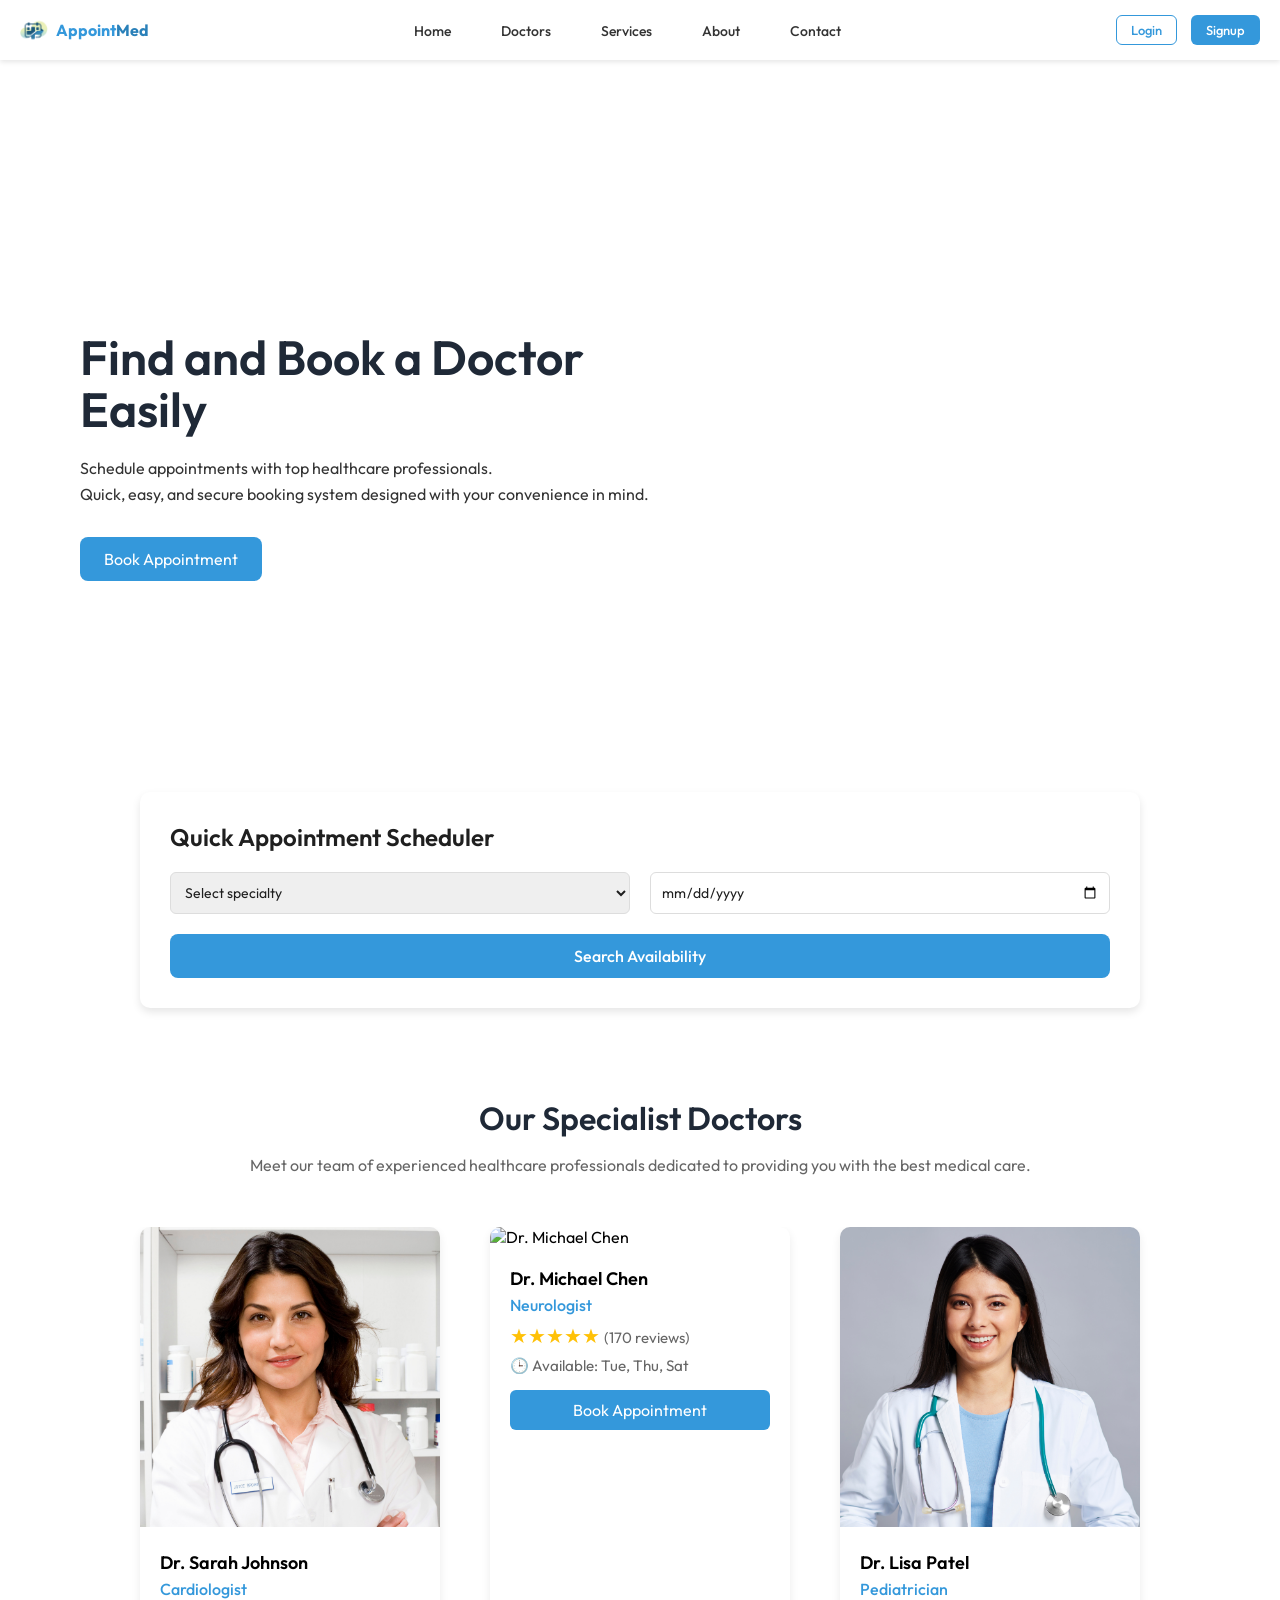
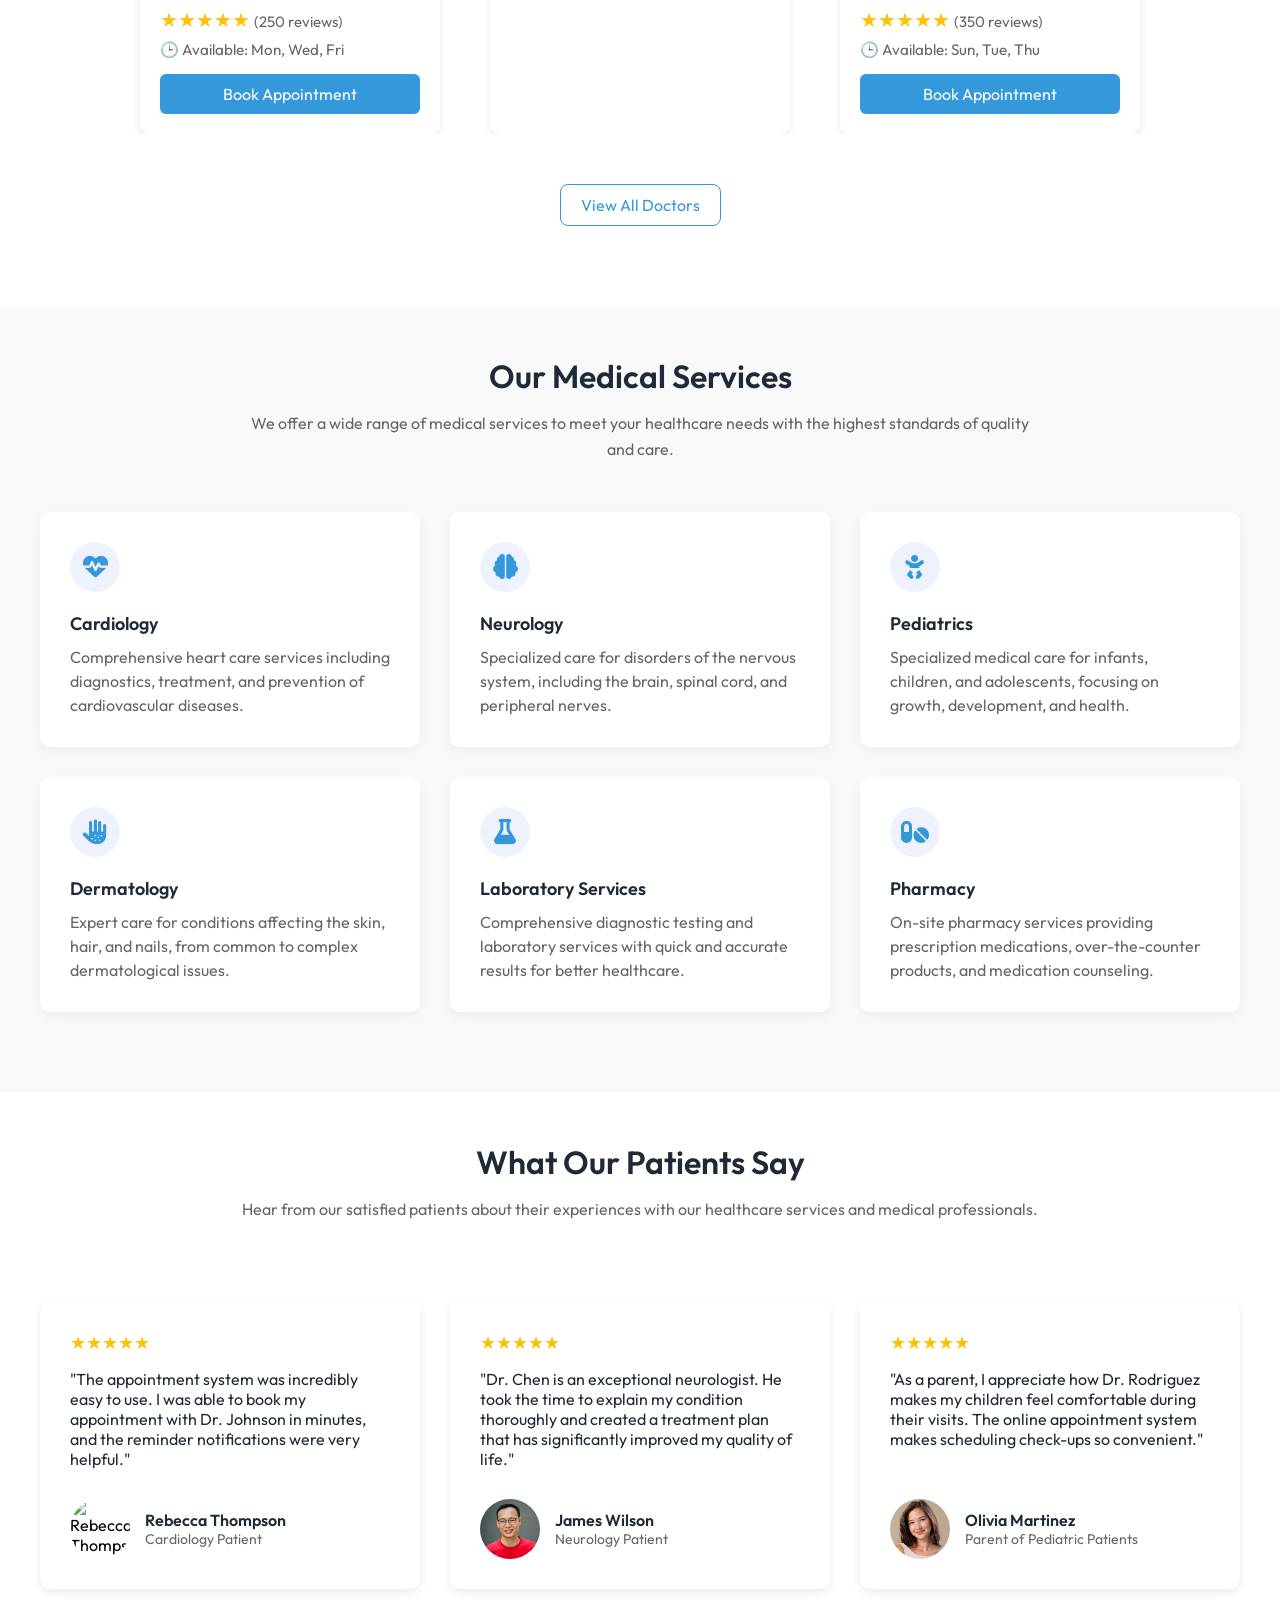
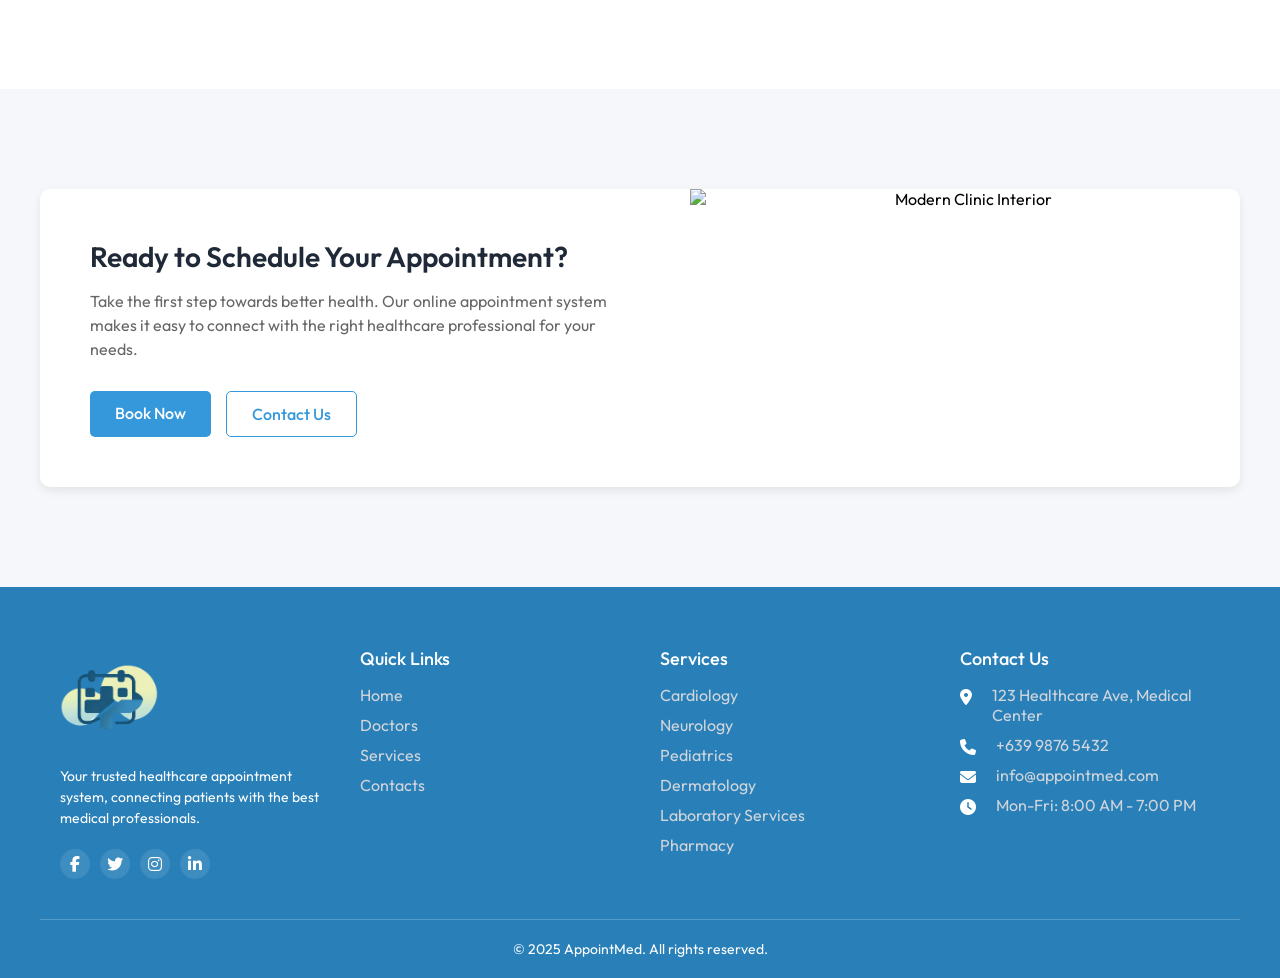
==== commit ccd192ac: "8" ====
--- a/index.html
+++ b/index.html
@@ -30,8 +30,8 @@
                     <li><a href="contacts.html">Contact</a></li>
                 </ul>
                 <div class="auth-buttons">
-                    <a href="#" class="login">Login</a>
-                    <a href="#" class="signup">Signup</a>
+                    <a href="login.html" class="login">Login</a>
+                    <a href="signup.html" class="signup">Signup</a>
                 </div>
             </div>
         </nav>
--- a/style.css
+++ b/style.css
@@ -459,22 +459,26 @@
     padding: 50px 20px;
     text-align: center;
 }
+
 .testimonials-header {
     text-align: center;
     max-width: 800px;
     margin: 0 auto 50px;
 }
+
 .testimotinals-header h2 {
     font-size: 32px;
     color: #1F2937;
     margin-bottom: 15px;
     font-weight: 600;
 }
+
 .testimotinals-header p {
     font-size: 16px;
     color: #666666;
     line-height: 1.5;
 }
+
 .testimonials-container {
     display: flex;
     flex-wrap: wrap;
@@ -482,6 +486,7 @@
     gap: 30px;
     margin-bottom: 50px;
 }
+
 .testimonial-card {
     background-color: #fff;
     border-radius: 10px;
@@ -495,21 +500,25 @@
     text-align: left;
     margin-top: 80px;
 }
+
 .stars {
     color: #ffc107;
     font-size: 18px;
     margin-bottom: 15px;
 }
+
 .quote {
     color: #1F2937;
     font-size: 16px;
     margin-bottom: 30px;
     flex-grow: 1;
 }
+
 .patient-info {
     display: flex;
     align-items: center;
 }
+
 .patient-image {
     width: 60px;
     height: 60px;
@@ -517,15 +526,18 @@
     margin-right: 15px;
     object-fit: cover;
 }
+
 .patient-details {
     display: flex;
     flex-direction: column;
 }
+
 .patient-name {
     font-weight: 600;
     color: #1F2937;
     font-size: 16px;
 }
+
 .patient-type {
     color: #666;
     font-size: 14px;
@@ -626,6 +638,7 @@
     color: #fff;
     padding: 60px 0 0 0;
 }
+
 .footer-container {
     max-width: 1200px;
     margin: 0 auto;
@@ -634,22 +647,27 @@
     gap: 40px;
     padding: 0 20px 40px;
 }
+
 .footer-logo {
     grid-column: span 1;
 }
+
 .footer-logo-img {
     width: 100px;
     margin-bottom: 15px;
 }
+
 .footer-tagline {
     font-size: 14px;
     margin-bottom: 20px;
     line-height: 1.5;
 }
+
 .social-icons {
     display: flex;
     gap: 10px;
 }
+
 .social-icon {
     background-color: rgba(255, 255, 255, 0.1);
     width: 30px;
@@ -662,48 +680,58 @@
     transition: background-color 0.3s;
     text-decoration: none;
 }
+
 .social-icon:hover {
     background-color: #2980b9;
 }
+
 .footer-links,
 .footer-services,
 .footer-contact {
     grid-column: span 1;
 }
+
 .site-footer h3 {
     font-size: 18px;
     font-weight: 500;
     margin-bottom: -15px;
     color: #fff;
 }
+
 .site-footer ul {
     font-size: 16px;
     list-style: none;
     padding: 0;
     color: #bbc5d0;
 }
+
 .site-footer ul li {
     margin-bottom: 10px;
-    color: #bbc5d0;
-}
+    color: #D1D5DB;
+}
+
 .site-footer ul li a {
-    color: #bbc5d0;
+    color: #D1D5DB;
     text-decoration: none;
     transition: color 0.3s;
 }
+
 .site-footer ul li a:hover {
     color: #fff;
 }
+
 .contact-info li {
     display: flex;
     align-items: flex-start;
     gap: 10px;
     color: #bbc5d0;
 }
+
 .contact-info li i {
     color: #fff;
     margin-top: 4px;
 }
+
 .footer-bottom {
     border-top: 1px solid rgba(255, 255, 255, 0.2);
     padding: 20px 0;
@@ -711,6 +739,7 @@
     margin: 0 auto;
     font-size: 14px;
 }
+
 .footer-bottom .copyright {
     text-align: center;
 }
@@ -870,7 +899,7 @@
 }
 
 .services-text p {
-    color: #333;
+    color: #666;
     font-size: 16px;
 }
 
@@ -896,13 +925,41 @@
     margin-left: 27px;
 }
 
+.stats1 {
+    display: flex;
+    gap: 30px;
+    margin-top: 30px;
+}
+
+.stat1 {
+    background-color: #f9fafb;
+    border-radius: 10px;
+    padding: 20px;
+    box-shadow: 0 4px 12px rgba(0, 0, 0, 0.05);
+    transition: transform 0.3s ease, box-shadow 0.3s ease;
+}
+
+.stat1:hover {
+    background-color: #dadbdd;
+}
+
+.stat1 h3 {
+    font-size: 24px;
+    color: #3498db;
+}
+
+.stat1 p {
+    font-size: 14px;
+
+}
+
 .services-image {
     position: relative;
     flex: 1;
 }
 
 .services-image img {
-    width: 90%;
+    width: 100%;
     border-radius: 10px;
 }
 
@@ -1129,9 +1186,9 @@
     font-size: 25px;
 }
 
-.core-valies {
+.core-values {
     padding: 50px 20px;
-    background-color: #f8f9fa;
+    background-color: #fff;
 }
 
 .cv-header {
@@ -1486,12 +1543,13 @@
 }
 
 /* Media Queries for Responsiveness */
-
+/*index.html*/
 /* Large tablets and small desktops */
 @media screen and (max-width: 1024px) {
     .navbar {
-        padding: 0px 50px;  
-    }
+        padding: 0px 50px;
+    }
+
     .hero {
         padding: 80px 60px;
     }
@@ -1525,16 +1583,16 @@
         gap: 25px;
         max-width: 800px;
     }
-    
+
     .service-card {
         padding: 25px;
     }
-    
+
     .service-icon {
         width: 45px;
         height: 45px;
     }
-    
+
     .service-icon i {
         font-size: 22px;
     }
@@ -1542,19 +1600,23 @@
     .testimonials-section {
         padding: 80px 60px;
     }
+
     .testimonials-header {
         max-width: 700px;
         margin: 0 auto 40px;
     }
+
     .testimotinals-header h2 {
         font-size: 30px;
         margin-bottom: 16px;
     }
+
     .testimonials-container {
         gap: 25px;
         max-width: 950px;
         margin: 0 auto 50px;
     }
+
     .testimonial-card {
         min-width: 280px;
         max-width: 320px;
@@ -1562,13 +1624,16 @@
         margin-top: 20px;
         transition: transform 0.3s ease;
     }
+
     .testimonial-card:hover {
         transform: translateY(-5px);
         box-shadow: 0 6px 15px rgba(0, 0, 0, 0.1);
     }
+
     .quote {
         line-height: 1.6;
     }
+
     .stars {
         margin-bottom: 18px;
     }
@@ -1580,11 +1645,11 @@
     .cta-content {
         padding: 40px;
     }
-    
+
     .cta-content h2 {
         font-size: 26px;
     }
-    
+
     .cta-container {
         margin-top: 40px;
         margin-bottom: 40px;
@@ -1594,23 +1659,23 @@
         gap: 30px;
         padding: 0 60px 30px;
     }
-    
+
     .site-footer h3 {
         font-size: 17px;
     }
-    
+
     .site-footer ul {
         font-size: 15px;
     }
-    
+
     .footer-logo-img {
         width: 90px;
     }
-    
+
     .footer-tagline {
         font-size: 13px;
     }
-    
+
     .contact-info li {
         font-size: 14px;
     }
@@ -1705,28 +1770,28 @@
     .medical-services {
         padding: 60px 40px;
     }
-    
+
     .services-header {
         margin-bottom: 40px;
     }
-    
+
     .services-header h2 {
         font-size: 28px;
     }
-    
+
     .services-header p {
         font-size: 15px;
         padding: 0 20px;
     }
-    
+
     .services-container {
         gap: 20px;
     }
-    
+
     .service-card h3 {
         font-size: 17px;
     }
-    
+
     .service-card p {
         font-size: 15px;
     }
@@ -1734,20 +1799,25 @@
     .testimonials-section {
         padding: 60px 40px;
     }
+
     .testimonials-header {
         margin-bottom: 30px;
     }
+
     .testimonial-card {
         min-width: 240px;
         max-width: 100%;
         margin-top: 40px;
     }
+
     .testimotinals-header h2 {
         font-size: 26px;
     }
+
     .testimotinals-header p {
         font-size: 15px;
     }
+
     .quote {
         font-size: 15px;
     }
@@ -1756,27 +1826,27 @@
         flex-direction: column-reverse;
         margin-top: 20px;
         margin-bottom: 20px;
-        
-    }
-    
+
+    }
+
     .cta-content {
         padding: 30px;
     }
-    
+
     .cta-content h2 {
         font-size: 24px;
         text-align: center;
     }
-    
+
     .cta-content p {
         text-align: center;
         margin-bottom: 25px;
     }
-    
+
     .cta-buttons {
         justify-content: center;
     }
-    
+
     .cta-image {
         height: 300px;
     }
@@ -1784,24 +1854,24 @@
     .site-footer {
         padding: 40px 0 0 0;
     }
-    
+
     .footer-container {
         gap: 30px 40px;
     }
-    
+
     .footer-logo {
         text-align: center;
         margin-bottom: 10px;
     }
-    
+
     .footer-logo-img {
         width: 80px;
     }
-    
+
     .social-icons {
         justify-content: center;
     }
-    
+
     .site-footer h3 {
         margin-bottom: -10px;
         font-size: 16px;
@@ -1814,7 +1884,7 @@
     .footer-links ul {
         font-size: 10px;
     }
-    
+
     .footer-bottom {
         padding: 15px 20px;
     }
@@ -1852,15 +1922,15 @@
         grid-template-columns: 1fr;
         max-width: 450px;
     }
-    
+
     .service-card {
         padding: 25px 20px;
     }
-    
+
     .services-header {
         margin-bottom: 30px;
     }
-    
+
     .medical-services {
         padding: 35px 15px;
     }
@@ -1870,11 +1940,13 @@
         align-items: center;
         gap: 40px;
     }
+
     .testimonial-card {
         width: 100%;
         max-width: 450px;
         margin-top: 0;
     }
+
     .testimonials-header {
         margin-bottom: 20px;
     }
@@ -1882,21 +1954,21 @@
     .cta-section {
         padding: 30px 15px;
     }
-    
+
     .cta-content {
         padding: 25px 20px;
     }
-    
+
     .cta-content h2 {
         font-size: 22px;
         margin-bottom: 12px;
     }
-    
+
     .cta-content p {
         font-size: 15px;
         margin-bottom: 20px;
     }
-    
+
     .cta-image {
         height: 250px;
     }
@@ -1904,29 +1976,29 @@
     .site-footer {
         padding: 30px 0 0 0;
     }
-    
+
     .footer-container {
         grid-template-columns: 1fr;
         gap: 25px;
         padding: 0 15px 25px;
     }
-    
-    .footer-logo, 
+
+    .footer-logo,
     .footer-links,
     .footer-services,
     .footer-contact {
         grid-column: 1;
         text-align: center;
     }
-    
+
     .contact-info li {
         justify-content: center;
     }
-    
+
     .site-footer h3 {
         font-size: 16px;
     }
-    
+
     .footer-bottom {
         padding: 15px;
     }
@@ -1985,67 +2057,68 @@
     .doctors-section {
         padding: 15px 25px;
     }
-    
+
     .doctors-header {
         margin-bottom: 25px;
     }
-    
+
     .doctors-header h2 {
         font-size: 22px;
         margin-bottom: 10px;
     }
-    
+
     .doctors-header p {
         font-size: 12px;
         padding: 0 10px;
         line-height: 1.4;
     }
-    
+
     .doctor-card {
         width: 300px;
         height: 400px;
         box-shadow: 0 2px 8px rgba(0, 0, 0, 0.08);
     }
-    
+
     .doctor-card img {
-        aspect-ratio: 4/3;  /* Slightly shorter images on mobile */
-    }
-    
+        aspect-ratio: 4/3;
+        /* Slightly shorter images on mobile */
+    }
+
     .doctor-info {
         padding: 15px;
     }
-    
+
     .doctor-info h3 {
         font-size: 15px;
     }
-    
+
     .specialty {
         font-size: 13px;
     }
-    
+
     .rating {
         font-size: 15px;
     }
-    
+
     .rating span {
         font-size: 13px;
     }
-    
+
     .availability {
         font-size: 13px;
         margin-bottom: 12px;
     }
-    
+
     .btn-appoint {
         padding: 8px 0;
         font-size: 14px;
     }
-    
+
     .view-all {
         margin-top: 30px;
         margin-bottom: 30px;
     }
-    
+
     .view-all-btn {
         padding: 8px 18px;
         font-size: 14px;
@@ -2054,46 +2127,46 @@
     .medical-services {
         padding: 30px 25px;
     }
-    
+
     .services-header {
         margin-bottom: 25px;
     }
-    
+
     .services-header h2 {
         font-size: 22px;
         margin-bottom: 10px;
     }
-    
+
     .services-header p {
         font-size: 12px;
         padding: 0 10px;
         line-height: 1.5;
     }
-    
+
     .services-container {
         gap: 15px;
     }
-    
+
     .service-card {
         padding: 20px 15px;
         border-radius: 8px;
     }
-    
+
     .service-icon {
         width: 40px;
         height: 40px;
         margin-bottom: 15px;
     }
-    
+
     .service-icon i {
         font-size: 20px;
     }
-    
+
     .service-card h3 {
         font-size: 16px;
         margin-bottom: 8px;
     }
-    
+
     .service-card p {
         font-size: 14px;
         line-height: 1.4;
@@ -2103,32 +2176,40 @@
         padding: 30px 25px;
         margin-bottom: -20px;
     }
+
     .testimotinals-header h2 {
         font-size: 22px;
         margin-bottom: 10px;
     }
+
     .testimotinals-header p {
         font-size: 12px;
         margin-bottom: 30px;
     }
+
     .testimonial-card {
         padding: 20px;
     }
+
     .stars {
         font-size: 16px;
         margin-bottom: 10px;
     }
+
     .quote {
         margin-bottom: 20px;
         font-size: 14px;
     }
+
     .patient-image {
         width: 50px;
         height: 50px;
     }
+
     .patient-name {
         font-size: 15px;
     }
+
     .patient-type {
         font-size: 13px;
     }
@@ -2136,35 +2217,36 @@
     .cta-section {
         padding: 30px 25px;
     }
-    
+
     .cta-container {
         margin-top: 20px;
         margin-bottom: 20px;
     }
-    
+
     .cta-content {
         padding: 20px 15px;
     }
-    
+
     .cta-content h2 {
         font-size: 20px;
     }
-    
+
     .cta-content p {
         font-size: 14px;
     }
-    
+
     .cta-buttons {
         flex-direction: column;
         gap: 10px;
     }
-    
-    .btn-book-now, .btn-contact {
+
+    .btn-book-now,
+    .btn-contact {
         padding: 10px 20px;
         width: 100%;
         text-align: center;
     }
-    
+
     .cta-image {
         height: 200px;
     }
@@ -2175,13 +2257,13 @@
         padding: 0px 25px;
         margin-top: -25px;
     }
-    
+
     .footer-logo {
         width: 100%;
         text-align: center;
         margin-bottom: 25px;
     }
-    
+
     /* Place Quick Links, Services, and Contact side by side */
     .footer-links,
     .footer-services {
@@ -2197,38 +2279,38 @@
         vertical-align: top;
         text-align: left;
     }
-   
+
     .site-footer {
         padding: 40px 0 0 0;
     }
-    
+
     .site-footer h3 {
         margin-bottom: -10px;
         font-size: 16px;
     }
-    
+
     .site-footer ul {
         font-size: 14px;
     }
-    
+
     .social-icons {
         justify-content: center;
         margin-bottom: 10px;
     }
-    
+
     .footer-bottom {
         padding: 15px;
         width: 380px;
         align-items: center;
     }
-    
+
     .footer-tagline {
         margin-bottom: 15px;
     }
-    
+
     /* Adjust contact info for smaller width */
     .contact-info li {
-        display: flex;  
+        display: flex;
         flex-direction: row;
         align-items: flex-start;
         gap: 0px;
@@ -2236,5 +2318,858 @@
         margin-bottom: 5px;
         justify-content: left;
     }
-  
-}+
+}
+
+/*END OF INDEX.HTML*/
+
+/*doctor.html*/
+
+@media screen and (max-width: 1024px) {
+    .doctor-hero {
+        padding: 80px 60px;
+        height: 35vh;
+    }
+
+    .doctor-hero h1 {
+        font-size: 28px;
+    }
+
+    .page-container {
+        padding: 30px;
+        gap: 20px;
+    }
+
+    .doctor-card {
+        width: calc(50% - 13px);
+    }
+}
+
+@media screen and (max-width: 768px) {
+    .doctor-hero {
+        padding: 60px 40px;
+        height: 30vh;
+        justify-content: center;
+        text-align: center;
+    }
+
+    .doctor-hero h1 {
+        font-size: 26px;
+    }
+
+    .doctor-hero p {
+        font-size: 15px;
+    }
+
+    .doctor-hero p br {
+        display: none;
+    }
+
+    .btn-book {
+        margin-top: -15px;
+    }
+
+    .page-container {
+        flex-direction: column;
+        padding: 25px;
+    }
+
+    .sidebar {
+        width: 100%;
+        margin-bottom: 20px;
+    }
+
+    .doctors-cardss {
+        gap: 20px;
+
+    }
+
+    .doctor-card {
+        width: calc(50% - 10px);
+    }
+}
+
+@media screen and (max-width: 600px) {
+    .doctor-hero {
+        padding: 50px 30px;
+        height: auto;
+        min-height: 25vh;
+    }
+
+    .doctor-hero h1 {
+        font-size: 24px;
+        margin-bottom: 15px;
+    }
+
+    .doctor-hero p {
+        font-size: 14px;
+        margin-bottom: 25px;
+    }
+
+    .doctors-cardss {
+        gap: 15px;
+    }
+
+    .doctor-card {
+        width: 100%;
+    }
+
+    .doctor-card img {
+        height: 180px;
+    }
+}
+
+@media screen and (max-width: 480px) {
+    .doctor-hero {
+        padding: 40px 20px;
+    }
+
+    .doctor-hero h1 {
+        font-size: 22px;
+    }
+
+    .doctor-hero {
+        padding: 10px 20px;
+        font-size: 14px;
+        width: 100%;
+        text-align: center;
+    }
+
+    .btn-book {
+        padding: 10px 20px;
+        font-size: 14px;
+        text-align: center;
+        margin-bottom: 10px;
+    }
+
+    .page-container {
+        padding: 15px;
+    }
+
+    .sidebar {
+        padding: 15px;
+    }
+
+    .doctor-card {
+        height: 360px;
+    }
+
+    .doctor-info {
+        padding: 15px;
+    }
+
+    .doctor-info h3 {
+        font-size: 16px;
+    }
+
+    .filter-group select,
+    .btn-appoint {
+        padding: 8px 10px;
+    }
+
+    .view-all-btn {
+        padding: 10px 20px;
+    }
+}
+
+/*END OF DOCTOR.HTML*/
+
+/*SERVICES.HTML*/
+
+@media screen and (max-width: 1024px) {
+    .service-hero {
+        padding: 80px 60px;
+        height: 35vh;
+    }
+
+    .service-hero h1 {
+        font-size: 28px;
+    }
+
+    .services {
+        padding: 80px 100px;
+        gap: 60px;
+    }
+
+    .services-text h2 {
+        font-size: 28px;
+    }
+
+    .stats1 {
+        gap: 20px;
+    }
+
+    .stat1 h3 {
+        font-size: 24px;
+    }
+
+    .stat1 p {
+        font-size: 12px;
+    }
+
+}
+
+@media screen and (max-width: 768px) {
+    .service-hero {
+        padding: 60px 40px;
+        height: 30vh;
+        justify-content: center;
+        text-align: center;
+    }
+
+    .service-hero h1 {
+        font-size: 26px;
+    }
+
+    .service-hero p {
+        font-size: 15px;
+    }
+
+    .service-hero p br {
+        display: none;
+    }
+
+    .btn-book {
+        margin-top: -15px;
+    }
+
+    .services {
+        flex-direction: column;
+        padding: 60px 50px;
+        gap: 40px;
+    }
+
+    .services-text {
+        width: 100%;
+    }
+
+    .services-image {
+        width: 100%;
+    }
+
+    .service-hero {
+        padding: 80px 40px;
+    }
+
+    .stats1 {
+        flex-wrap: wrap;
+    }
+
+    .stat1 {
+        flex: 1;
+        min-width: 150px;
+    }
+
+
+}
+
+@media screen and (max-width: 600px) {
+    .service-hero {
+        padding: 50px 30px;
+        height: auto;
+        min-height: 25vh;
+    }
+
+    .service-hero h1 {
+        font-size: 24px;
+        margin-bottom: 15px;
+    }
+
+    .service-hero p {
+        font-size: 14px;
+        margin-bottom: 25px;
+    }
+
+    .services {
+        padding: 40px 30px;
+    }
+
+    .services-text h2 {
+        font-size: 24px;
+    }
+
+    .stats1 {
+        flex-direction: column;
+        gap: 15px;
+    }
+
+    .service-hero {
+        padding: 60px 30px;
+        height: 30vh;
+    }
+
+    ul li p {
+        margin-left: 25px;
+    }
+
+
+}
+
+@media screen and (max-width: 480px) {
+    .service-hero {
+        padding: 40px 20px;
+    }
+
+    .service-hero h1 {
+        font-size: 22px;
+        margin-top: 10px;
+    }
+
+    .service-hero {
+        padding: 10px 20px;
+        font-size: 14px;
+        width: 100%;
+        text-align: center;
+    }
+
+    .btn-book {
+        padding: 10px 20px;
+        font-size: 14px;
+        text-align: center;
+        margin-bottom: 10px;
+    }
+
+    .services {
+        padding: 30px 30px;
+    }
+
+    .services-text h2 {
+        font-size: 22px;
+    }
+
+    .services-text p {
+        font-size: 14px;
+    }
+
+    ul li {
+        font-size: 14px;
+    }
+
+    .service-badge {
+        font-size: 12px;
+        padding: 8px 16px;
+    }
+
+    .service-hero {
+        padding: 40px 20px;
+    }
+
+    .service-hero h1 {
+        font-size: 26px;
+    }
+
+    .service-hero p {
+        font-size: 14px;
+    }
+
+    .service-hero .btn {
+        padding: 10px 20px;
+        font-size: 14px;
+    }
+}
+
+/*END OF SERVICES.HTML*/
+
+/*ABOUT.HTML*/
+
+@media screen and (max-width: 1024px) {
+    .doctor-hero {
+        padding: 80px 60px;
+        height: 35vh;
+    }
+
+    .doctor-hero h1 {
+        font-size: 28px;
+    }
+
+    .our-story {
+        padding: 80px 60px;
+        gap: 60px;
+    }
+
+    .stats {
+        gap: 40px;
+    }
+
+    .story-text h2 {
+        font-size: 28px;
+    }
+
+    .mv-container {
+        max-width: 900px;
+    }
+
+    .cv-container {
+        max-width: 900px;
+        grid-template-columns: repeat(2, 1fr);
+    }
+
+    .leadership-team {
+        padding: 30px 60px;
+    }
+
+    .lt-cards {
+        gap: 30px;
+    }
+
+    .lt-card {
+        width: 220px;
+    }
+}
+
+@media screen and (max-width: 768px) {
+    .about-hero {
+        padding: 60px 40px;
+        height: 30vh;
+        justify-content: center;
+        text-align: center;
+    }
+
+    .about-hero h1 {
+        font-size: 26px;
+    }
+
+    .about-hero p {
+        font-size: 15px;
+    }
+
+    .about-hero p br {
+        display: none;
+    }
+
+    .btn {
+        margin-top: -15px;
+    }
+
+    .our-story {
+        flex-direction: column;
+        padding: 60px 40px;
+        gap: 50px;
+    }
+
+    .story-image {
+        width: 100%;
+    }
+
+    .story-image img {
+        width: 100%;
+    }
+
+    .badge {
+        left: 18%;
+        transform: translateX(-50%);
+    }
+
+    .stats {
+        justify-content: space-between;
+    }
+
+    .mv-container {
+        grid-template-columns: 1fr;
+        max-width: 600px;
+        gap: 20px;
+    }
+
+    .cv-container {
+        grid-template-columns: repeat(2, 1fr);
+        gap: 20px;
+        max-width: 600px;
+    }
+
+    .mv-header h2,
+    .cv-header h2 {
+        font-size: 28px;
+    }
+
+    .mv-header,
+    .cv-header {
+        margin-bottom: 30px;
+    }
+
+    .mv-card,
+    .cv-card {
+        padding: 25px;
+    }
+
+    .leadership-team {
+        padding: 5px 60px;
+
+    }
+
+    .lt-container {
+        margin-bottom: 50px;
+    }
+
+    .lt-header {
+        margin-bottom: 30px;
+    }
+
+    .lt-header h2 {
+        font-size: 28px;
+    }
+
+    .lt-cards {
+        gap: 20px;
+    }
+
+    .lt-card {
+        width: 200px;
+    }
+
+}
+
+@media screen and (max-width: 600px) {
+    .about-hero {
+        padding: 50px 30px;
+        height: auto;
+        min-height: 25vh;
+    }
+
+    .about-hero h1 {
+        font-size: 24px;
+        margin-bottom: 15px;
+    }
+
+    .about-hero p {
+        font-size: 14px;
+        margin-bottom: 25px;
+    }
+
+    .our-story {
+        padding: 50px 30px;
+    }
+
+    .stats {
+        flex-wrap: wrap;
+        gap: 20px;
+    }
+
+    .stat {
+        flex: 1 1 calc(50% - 20px);
+        min-width: calc(50% - 20px);
+    }
+
+    .cv-container {
+        grid-template-columns: 1fr;
+        max-width: 400px;
+    }
+
+    .mission-vision,
+    .core-values {
+        padding: 40px 15px;
+    }
+
+    .mv-header h2,
+    .cv-header h2 {
+        font-size: 24px;
+    }
+
+    .cv-header {
+        margin-top: 30px;
+    }
+
+    .leadership-team {
+        padding: 40px 15px;
+    }
+
+    .lt-header {
+        margin-top: 30px;
+    }
+
+    .lt-cards {
+        gap: 30px;
+    }
+
+    .lt-card {
+        width: 240px;
+    }
+
+    .lt-info h3 {
+        font-size: 16px;
+    }
+
+    .lt-info p,
+    .lt-info small {
+        font-size: 14px;
+    }
+}
+
+@media screen and (max-width: 480px) {
+    .about-hero {
+        padding: 40px 20px;
+    }
+
+    .about-hero h1 {
+        font-size: 22px;
+    }
+
+    .about-hero {
+        padding: 10px 20px;
+        font-size: 14px;
+        width: 100%;
+        text-align: center;
+    }
+
+    .btn-book {
+        padding: 10px 20px;
+        font-size: 14px;
+        text-align: center;
+        margin-bottom: 10px;
+    }
+
+
+    .our-story {
+        padding: 40px 25px;
+    }
+
+    .story-text h2 {
+        font-size: 24px;
+    }
+
+    .story-text p {
+        font-size: 14px;
+    }
+
+    .stats {
+        flex-direction: column;
+        align-items: center;
+    }
+
+    .stat {
+        width: 100%;
+    }
+
+    .badge {
+        margin-left: 30px;
+        padding: 10px;
+        font-size: 12px;
+    }
+
+    .mission-vision,
+    .core-values {
+        padding: 40px 25px;
+
+    }
+
+    .mv-card,
+    .cv-card {
+        padding: 20px;
+
+    }
+
+    .mv-icon,
+    .cv-icon {
+        width: 40px;
+        height: 40px;
+        font-size: 20px;
+    }
+
+    .mv-icon i,
+    .cv-icon i {
+        font-size: 20px;
+    }
+
+    .mv-header h2,
+    .cv-header h2 {
+        font-size: 22px;
+    }
+
+    .mv-card h3,
+    .cv-card h3 {
+        font-size: 16px;
+    }
+
+    .mv-card p,
+    .cv-card p,
+    .mv-header p,
+    .cv-header p {
+        font-size: 14px;
+    }
+
+    .lt-header h2 {
+        font-size: 24px;
+    }
+
+    .lt-header p {
+        font-size: 14px;
+    }
+
+    .lt-cards {
+        gap: 20px;
+    }
+
+    .lt-card {
+        width: 100%;
+        max-width: 280px;
+    }
+}
+
+/*END OF ABOUT.HTML*/
+
+/*CONTACT.HTML*/
+@media screen and (max-width: 1024px) {
+    .contact-hero {
+        padding: 80px 60px;
+        height: 35vh;
+    }
+
+    .contact-hero h1 {
+        font-size: 28px;
+    }
+
+    .main-content {
+        padding: 80px 60px;
+    }
+
+    .content-column {
+        min-width: 280px;
+    }
+
+    .card-1 {
+        height: auto;
+    }
+
+    .card-2 {
+        height: auto;
+    }
+}
+
+@media screen and (max-width: 768px) {
+    .contact-hero {
+        padding: 60px 40px;
+        height: 30vh;
+        justify-content: center;
+        text-align: center;
+    }
+
+    .contact-hero h1 {
+        font-size: 26px;
+    }
+
+    .contact-hero p {
+        font-size: 15px;
+    }
+
+    .contact-hero p br {
+        display: none;
+    }
+
+    .btn-book {
+        margin-top: -15px;
+    }
+
+    .main-content {
+        padding: 60px 40px;
+    }
+
+    .content-row {
+        flex-direction: column;
+    }
+
+    .content-column {
+        flex: 1 0 100%;
+        max-width: 100%;
+    }
+
+    .section-title {
+        font-size: 22px;
+    }
+
+    .card,
+    .card-1,
+    .card-2 {
+        height: auto;
+        margin-bottom: 20px;
+    }
+
+}
+
+@media screen and (max-width: 600px) {
+    .contact-hero {
+        padding: 50px 30px;
+        height: auto;
+        min-height: 25vh;
+    }
+
+    .contact-hero h1 {
+        font-size: 24px;
+        margin-bottom: 15px;
+    }
+
+    .contact-hero p {
+        font-size: 14px;
+        margin-bottom: 25px;
+    }
+
+    .main-content {
+        padding: 40px 30px;
+    }
+
+    .section-title {
+        font-size: 20px;
+    }
+
+    .contact-item {
+        flex-direction: column;
+    }
+
+    .contact-icon {
+        margin-bottom: 10px;
+    }
+
+    .submit-btn {
+        width: 100%;
+        padding: 12px 0;
+    }
+}
+
+@media screen and (max-width: 480px) {
+    .contact-hero {
+        padding: 40px 20px;
+    }
+
+    .contact-hero h1 {
+        font-size: 22px;
+    }
+
+    .contact-hero {
+        padding: 10px 20px;
+        font-size: 14px;
+        width: 100%;
+        text-align: center;
+    }
+
+    .btn-book {
+        padding: 10px 20px;
+        font-size: 14px;
+        text-align: center;
+        margin-bottom: 10px;
+    }
+
+    .main-content {
+        padding: 30px 20px;
+    }
+
+    .form-control {
+        padding: 8px 12px;
+        font-size: 14px;
+    }
+
+    .hours-table td {
+        padding: 10px 0;
+        font-size: 14px;
+    }
+
+    .contact-details p {
+        font-size: 14px;
+    }
+
+    .card,
+    .card-1,
+    .card-2 {
+        padding: 20px 15px;
+    }
+
+}
+
+/*END OF CONTACT.HTML*/
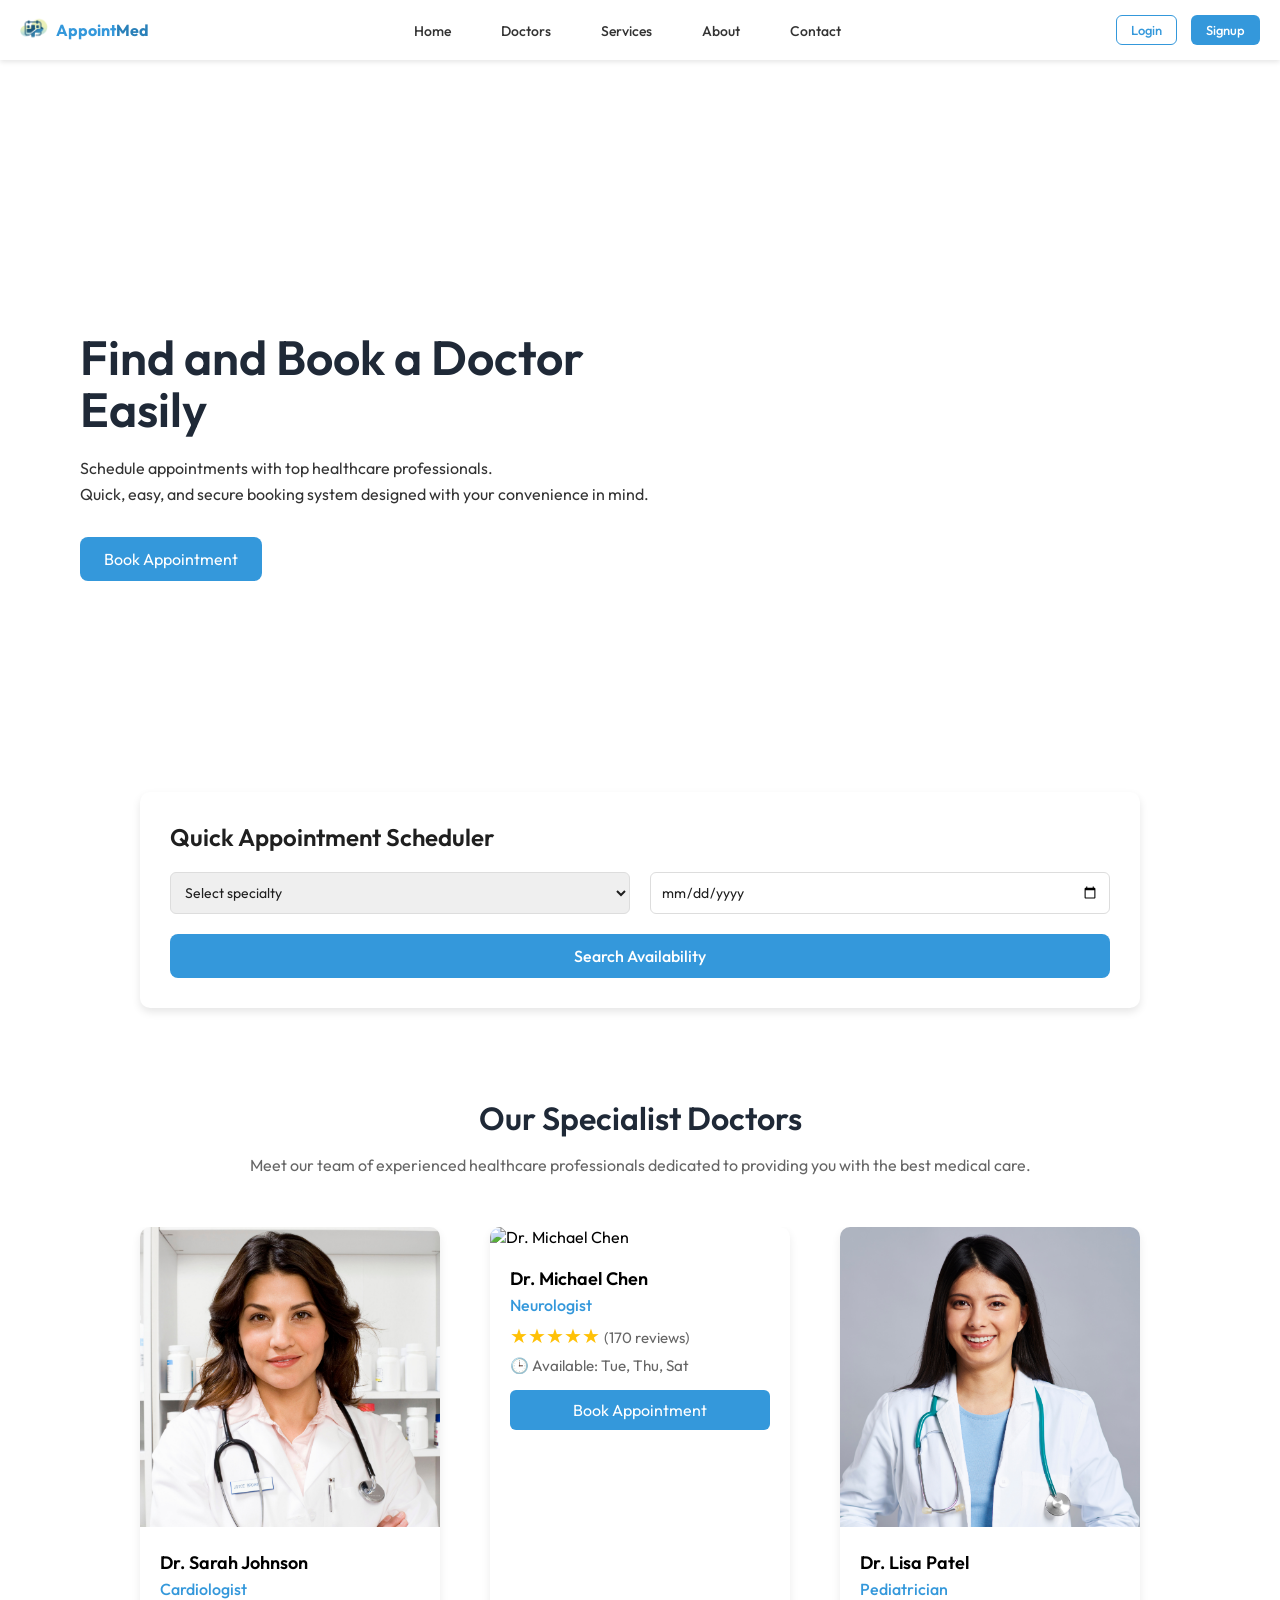
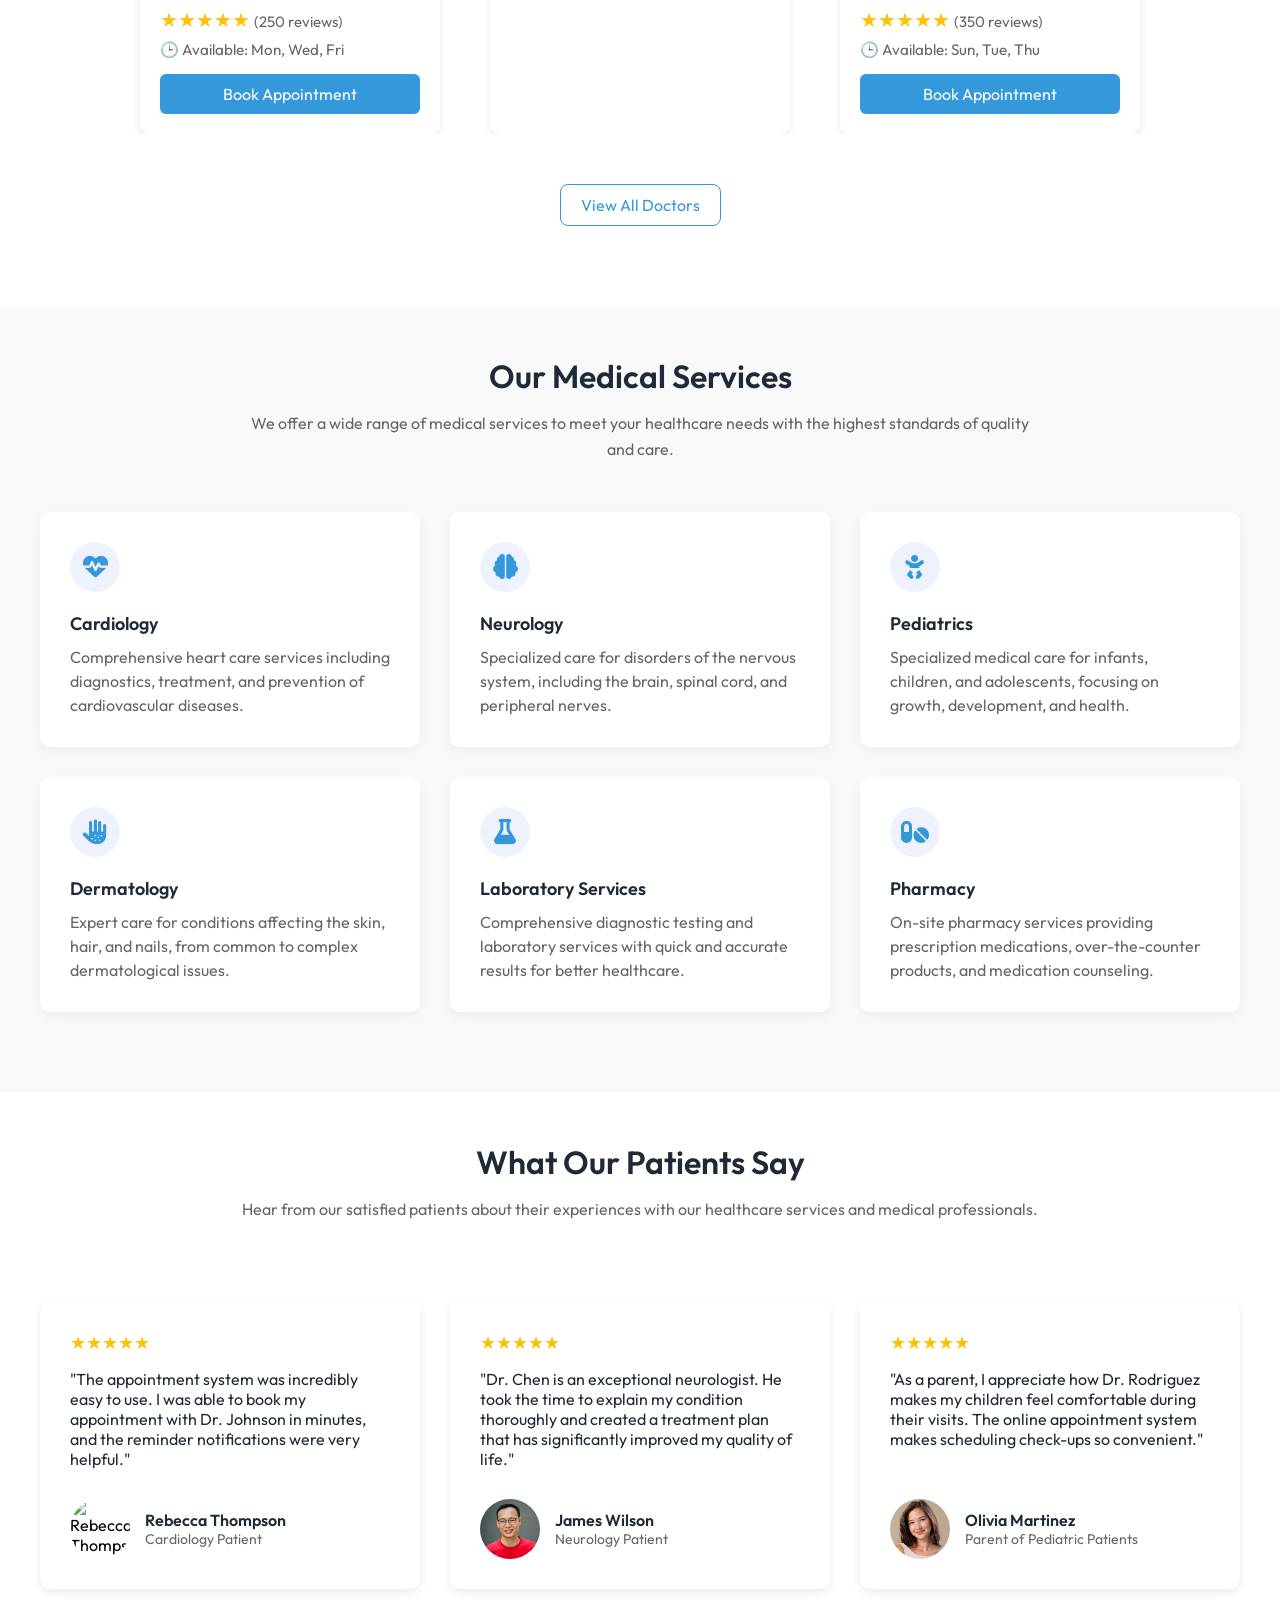
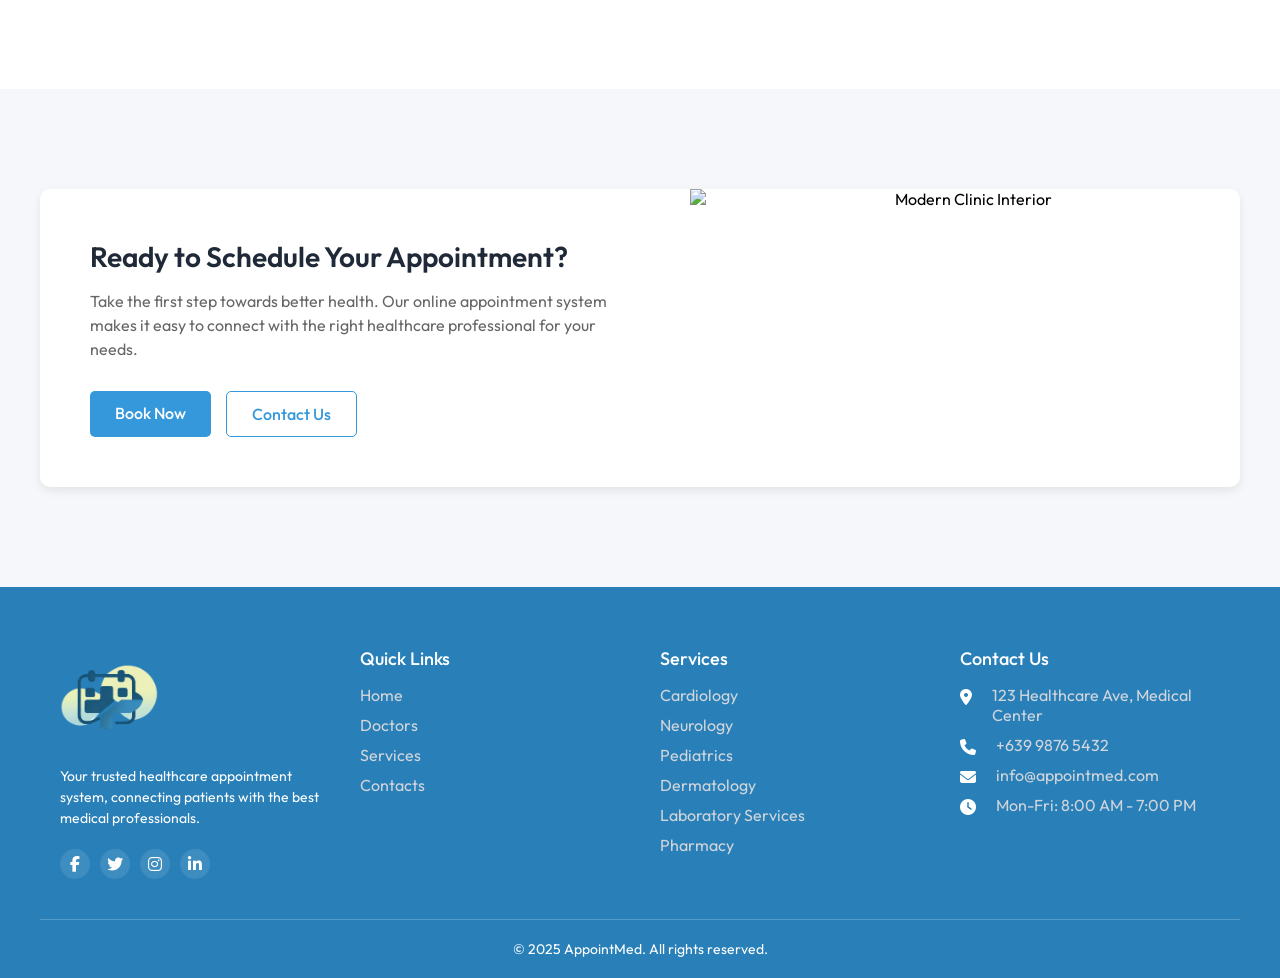
==== commit b592fb0a: "1" ====
--- a/index.html
+++ b/index.html
@@ -14,8 +14,8 @@
     <header>
         <nav class="navbar">
             <div class="logo">
-                <img src="images/logo.png" alt="AppointMed Logo">
-                <span>Appoint<span class="highlight">Med</span></span>
+                <a href="index.html"><img src="images/logo.png" alt="AppointMed Logo"></a>
+                <a href="index.html"><span>Appoint<span class="highlight">Med</span></span></a>
             </div>
             <!-- Hamburger Icon -->
             <div class="menu-toggle" id="menu-toggle">
@@ -23,7 +23,7 @@
             </div>
             <div class="nav-container" id="nav-container">
                 <ul class="nav-links">
-                    <li><a href="#home">Home</a></li>
+                    <li><a href="index.html">Home</a></li>
                     <li><a href="doctors.html">Doctors</a></li>
                     <li><a href="services.html">Services</a></li>
                     <li><a href="about.html">About</a></li>
@@ -42,7 +42,7 @@
             <h1>Find and Book a Doctor<br>Easily</h1>
             <p>Schedule appointments with top healthcare professionals.<br>
                 Quick, easy, and secure booking system designed with your convenience in mind.</p>
-            <a href="#" class="btn-book">Book Appointment</a>
+            <a href="login.html" class="btn-book">Book Appointment</a>
         </div>
     </section>
 
@@ -84,7 +84,7 @@
                             ★★★★★ <span>(250 reviews)</span>
                         </div>
                         <p class="availability">🕒 Available: Mon, Wed, Fri</p>
-                        <a href="#" class="btn-appoint">Book Appointment</a>
+                        <a href="login.html" class="btn-appoint">Book Appointment</a>
                     </div>
                 </div>
 
@@ -97,7 +97,7 @@
                             ★★★★★ <span>(170 reviews)</span>
                         </div>
                         <p class="availability">🕒 Available: Tue, Thu, Sat</p>
-                        <a href="#" class="btn-appoint">Book Appointment</a>
+                        <a href="login.html" class="btn-appoint">Book Appointment</a>
                     </div>
                 </div>
 
@@ -110,7 +110,7 @@
                             ★★★★★ <span>(350 reviews)</span>
                         </div>
                         <p class="availability">🕒 Available: Sun, Tue, Thu</p>
-                        <a href="#" class="btn-appoint">Book Appointment</a>
+                        <a href="login.html" class="btn-appoint">Book Appointment</a>
                     </div>
                 </div>
             </div>
@@ -251,7 +251,7 @@
                 <p>Take the first step towards better health. Our online appointment system makes it easy to connect
                     with the right healthcare professional for your needs.</p>
                 <div class="cta-buttons">
-                    <a href="#" class="btn-book-now">Book Now</a>
+                    <a href="login.html" class="btn-book-now">Book Now</a>
                     <a href="contacts.html" class="btn-contact">Contact Us</a>
                 </div>
             </div>
--- a/style.css
+++ b/style.css
@@ -38,7 +38,9 @@
     align-items: center;
     gap: 8px;
 }
-
+.logo a {
+    text-decoration: none;
+}
 .logo img {
     width: 28px;
     height: 28px;
